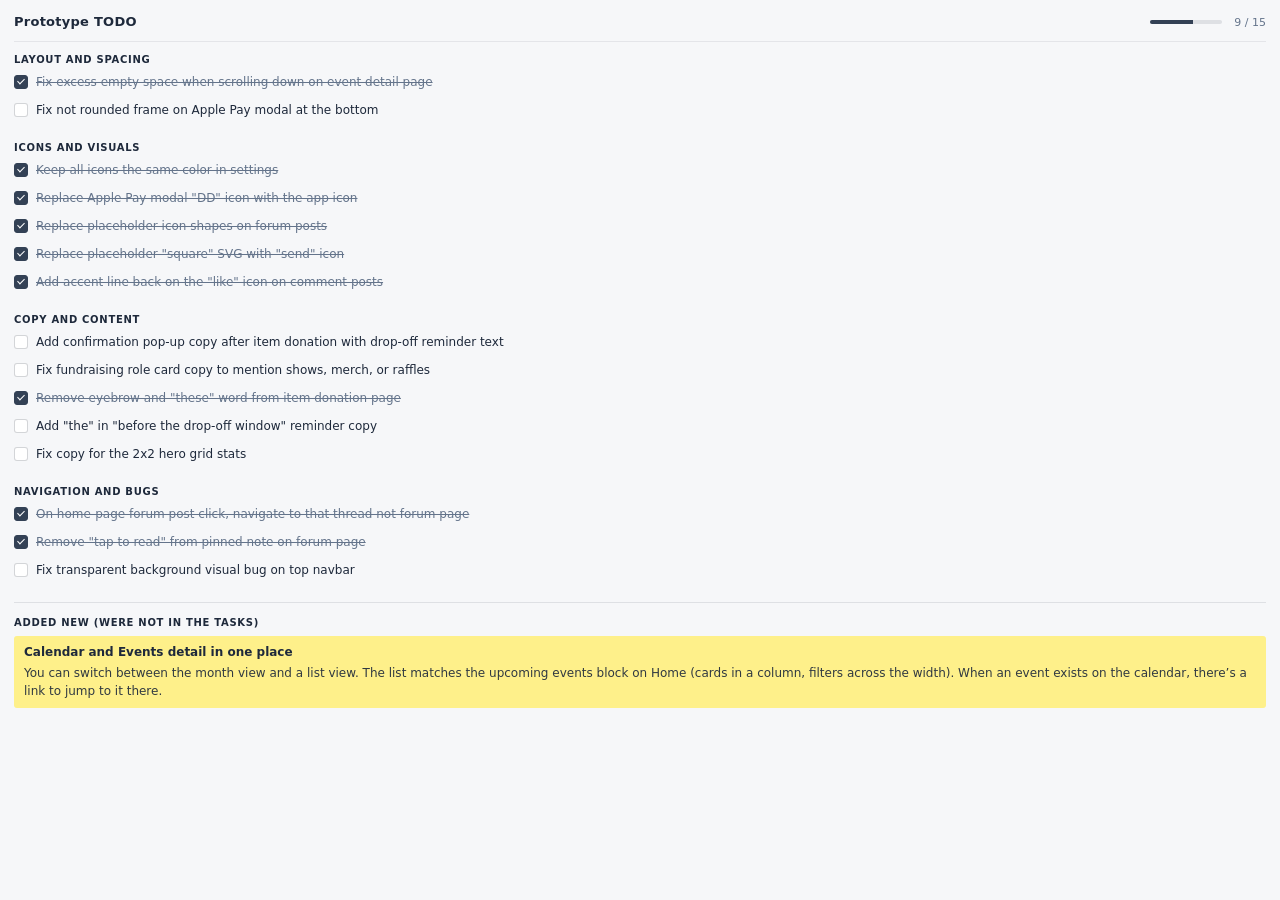
==== dev-todo-panel.html @ c9a20731 "v3-fixes work still in progress" ====
<!DOCTYPE html>
<html lang="en">
<head>
<meta charset="UTF-8">
<meta name="viewport" content="width=device-width, initial-scale=1.0">
<title>TODO</title>
<style>
  :root {
    --bg: #f6f7f9;
    --text-main: #1e293b;
    --text-muted: #64748b;
    --line: rgba(15, 23, 42, 0.18);
    --accent: #334155;
  }

  * {
    box-sizing: border-box;
  }

  html,
  body {
    margin: 0;
    height: 100%;
    background: var(--bg);
    color: var(--text-main);
    font-family: system-ui, -apple-system, BlinkMacSystemFont, "Segoe UI", sans-serif;
  }

  .todo-shell {
    height: 100%;
    overflow-y: auto;
    padding: 14px 14px 22px;
    scrollbar-width: thin;
    scrollbar-color: rgba(15, 23, 42, 0.2) transparent;
  }

  .todo-shell::-webkit-scrollbar {
    width: 5px;
  }

  .todo-shell::-webkit-scrollbar-thumb {
    background: rgba(15, 23, 42, 0.2);
    border-radius: 999px;
  }

  .todo-head {
    display: flex;
    align-items: center;
    justify-content: space-between;
    gap: 8px;
    margin-bottom: 12px;
    padding-bottom: 10px;
    border-bottom: 1px solid rgba(15, 23, 42, 0.08);
  }

  .todo-title {
    font-size: 13px;
    line-height: 1.3;
    margin: 0;
    font-weight: 700;
    letter-spacing: 0.02em;
    color: var(--text-main);
  }

  .todo-progress {
    display: flex;
    align-items: center;
    gap: 6px;
    flex-shrink: 0;
  }

  .todo-progress-track {
    width: 72px;
    height: 4px;
    border-radius: 999px;
    background: rgba(15, 23, 42, 0.1);
    overflow: hidden;
  }

  .todo-progress-fill {
    width: 0%;
    height: 100%;
    background: var(--accent);
    transition: width 180ms ease;
  }

  .todo-progress-text {
    font-size: 11px;
    line-height: 1;
    color: var(--text-muted);
    min-width: 38px;
    text-align: right;
    font-variant-numeric: tabular-nums;
  }

  .todo-group {
    margin-top: 0;
  }

  .todo-group + .todo-group {
    margin-top: 18px;
  }

  .todo-group-title {
    margin: 0 0 8px;
    color: var(--text-main);
    font-size: 10px;
    letter-spacing: 0.07em;
    text-transform: uppercase;
    font-weight: 700;
  }

  .todo-item {
    margin: 0;
    padding: 5px 0;
  }

  .todo-item:first-of-type {
    padding-top: 0;
  }

  .todo-row {
    display: grid;
    grid-template-columns: 14px 1fr;
    gap: 8px;
    align-items: start;
    cursor: pointer;
  }

  .todo-checkbox {
    appearance: none;
    -webkit-appearance: none;
    width: 14px;
    height: 14px;
    border-radius: 3px;
    border: 1px solid var(--line);
    background: #fff;
    margin: 2px 0 0;
    position: relative;
    cursor: pointer;
  }

  .todo-checkbox:checked {
    background: var(--accent);
    border-color: var(--accent);
  }

  .todo-checkbox:checked::after {
    content: "";
    position: absolute;
    left: 4px;
    top: 1px;
    width: 3px;
    height: 6px;
    border: solid #fff;
    border-width: 0 1.5px 1.5px 0;
    transform: rotate(45deg);
  }

  .todo-copy {
    margin: 0;
    font-size: 12px;
    line-height: 1.5;
    letter-spacing: 0;
    word-break: break-word;
    font-weight: 400;
  }

  .todo-item.done .todo-copy {
    color: var(--text-muted);
    text-decoration: line-through;
  }

  .marker-highlights-group {
    margin-top: 20px;
    padding-top: 14px;
    border-top: 1px solid rgba(15, 23, 42, 0.1);
  }

  .marker-highlights {
    margin: 0;
    padding: 0;
    list-style: none;
    display: flex;
    flex-direction: column;
    gap: 10px;
  }

  .marker-highlights li {
    margin: 0;
    padding: 8px 10px;
    border-radius: 3px;
    font-size: 12px;
    line-height: 1.5;
    letter-spacing: 0;
    color: var(--text-main);
    background: #fef08a;
    box-decoration-break: clone;
    -webkit-box-decoration-break: clone;
  }

  .marker-highlight-title {
    display: block;
    margin: 0 0 4px;
    font-size: 12px;
    font-weight: 700;
    line-height: 1.35;
    color: var(--text-main);
  }

  .marker-highlight-text {
    margin: 0;
    font-size: 12px;
    font-weight: 400;
    line-height: 1.5;
    color: rgba(30, 41, 59, 0.92);
  }
</style>
</head>
<body>
  <main class="todo-shell">
    <header class="todo-head">
      <h1 class="todo-title">Prototype TODO</h1>
      <div class="todo-progress">
        <div class="todo-progress-track" aria-hidden="true">
          <div class="todo-progress-fill" id="todo-progress-fill"></div>
        </div>
        <div class="todo-progress-text" id="todo-progress-text">0 / 0</div>
      </div>
    </header>

    <section class="todo-group">
      <h2 class="todo-group-title">Layout and spacing</h2>
      <article class="todo-item done">
        <label class="todo-row">
          <input class="todo-checkbox" type="checkbox" checked>
          <p class="todo-copy">Fix excess empty space when scrolling down on event detail page</p>
        </label>
      </article>
      <article class="todo-item">
        <label class="todo-row">
          <input class="todo-checkbox" type="checkbox">
          <p class="todo-copy">Fix not rounded frame on Apple Pay modal at the bottom</p>
        </label>
      </article>
    </section>

    <section class="todo-group">
      <h2 class="todo-group-title">Icons and visuals</h2>
      <article class="todo-item done">
        <label class="todo-row">
          <input class="todo-checkbox" type="checkbox" checked>
          <p class="todo-copy">Keep all icons the same color in settings</p>
        </label>
      </article>
      <article class="todo-item done">
        <label class="todo-row">
          <input class="todo-checkbox" type="checkbox" checked>
          <p class="todo-copy">Replace Apple Pay modal "DD" icon with the app icon</p>
        </label>
      </article>
      <article class="todo-item done">
        <label class="todo-row">
          <input class="todo-checkbox" type="checkbox" checked>
          <p class="todo-copy">Replace placeholder icon shapes on forum posts</p>
        </label>
      </article>
      <article class="todo-item done">
        <label class="todo-row">
          <input class="todo-checkbox" type="checkbox" checked>
          <p class="todo-copy">Replace placeholder "square" SVG with "send" icon</p>
        </label>
      </article>
      <article class="todo-item done">
        <label class="todo-row">
          <input class="todo-checkbox" type="checkbox" checked>
          <p class="todo-copy">Add accent line back on the "like" icon on comment posts</p>
        </label>
      </article>
    </section>

    <section class="todo-group">
      <h2 class="todo-group-title">Copy and content</h2>
      <article class="todo-item">
        <label class="todo-row">
          <input class="todo-checkbox" type="checkbox">
          <p class="todo-copy">Add confirmation pop-up copy after item donation with drop-off reminder text</p>
        </label>
      </article>
      <article class="todo-item">
        <label class="todo-row">
          <input class="todo-checkbox" type="checkbox">
          <p class="todo-copy">Fix fundraising role card copy to mention shows, merch, or raffles</p>
        </label>
      </article>
      <article class="todo-item done">
        <label class="todo-row">
          <input class="todo-checkbox" type="checkbox" checked>
          <p class="todo-copy">Remove eyebrow and "these" word from item donation page</p>
        </label>
      </article>
      <article class="todo-item">
        <label class="todo-row">
          <input class="todo-checkbox" type="checkbox">
          <p class="todo-copy">Add "the" in "before the drop-off window" reminder copy</p>
        </label>
      </article>
      <article class="todo-item">
        <label class="todo-row">
          <input class="todo-checkbox" type="checkbox">
          <p class="todo-copy">Fix copy for the 2x2 hero grid stats</p>
        </label>
      </article>
    </section>

    <section class="todo-group">
      <h2 class="todo-group-title">Navigation and bugs</h2>
      <article class="todo-item done">
        <label class="todo-row">
          <input class="todo-checkbox" type="checkbox" checked>
          <p class="todo-copy">On home-page forum post click, navigate to that thread not forum page</p>
        </label>
      </article>
      <article class="todo-item done">
        <label class="todo-row">
          <input class="todo-checkbox" type="checkbox" checked>
          <p class="todo-copy">Remove "tap to read" from pinned note on forum page</p>
        </label>
      </article>
      <article class="todo-item">
        <label class="todo-row">
          <input class="todo-checkbox" type="checkbox">
          <p class="todo-copy">Fix transparent background visual bug on top navbar</p>
        </label>
      </article>
    </section>

    <section class="todo-group marker-highlights-group">
      <h2 class="todo-group-title">Added new (were not in the tasks)</h2>
      <ul class="marker-highlights">
        <li>
          <span class="marker-highlight-title">Calendar and Events detail in one place</span>
          <p class="marker-highlight-text">You can switch between the month view and a list view. The list matches the upcoming events block on Home (cards in a column, filters across the width). When an event exists on the calendar, there’s a link to jump to it there.</p>
        </li>
      </ul>
    </section>
  </main>

<script>
  (function () {
    const STORAGE_KEY = "dev-todo-panel-checks-v1";
    const items = Array.from(document.querySelectorAll(".todo-item"));
    const boxes = Array.from(document.querySelectorAll(".todo-checkbox"));
    const fill = document.getElementById("todo-progress-fill");
    const text = document.getElementById("todo-progress-text");

    function loadSaved() {
      try {
        const raw = localStorage.getItem(STORAGE_KEY);
        if (!raw) return;
        const arr = JSON.parse(raw);
        if (!Array.isArray(arr)) return;
        boxes.forEach((box, i) => {
          if (typeof arr[i] === "boolean") box.checked = arr[i];
        });
      } catch (e) {}
    }

    function persist() {
      try {
        localStorage.setItem(
          STORAGE_KEY,
          JSON.stringify(boxes.map((b) => b.checked))
        );
      } catch (e) {}
    }

    function render() {
      const done = boxes.filter((box) => box.checked).length;
      const total = boxes.length;
      const pct = total ? (done / total) * 100 : 0;
      fill.style.width = pct + "%";
      text.textContent = done + " / " + total;

      items.forEach((item) => {
        const checkbox = item.querySelector(".todo-checkbox");
        item.classList.toggle("done", !!checkbox && checkbox.checked);
      });
    }

    loadSaved();
    render();

    boxes.forEach((box) => {
      box.addEventListener("change", () => {
        persist();
        render();
      });
    });
  })();
</script>
</body>
</html>
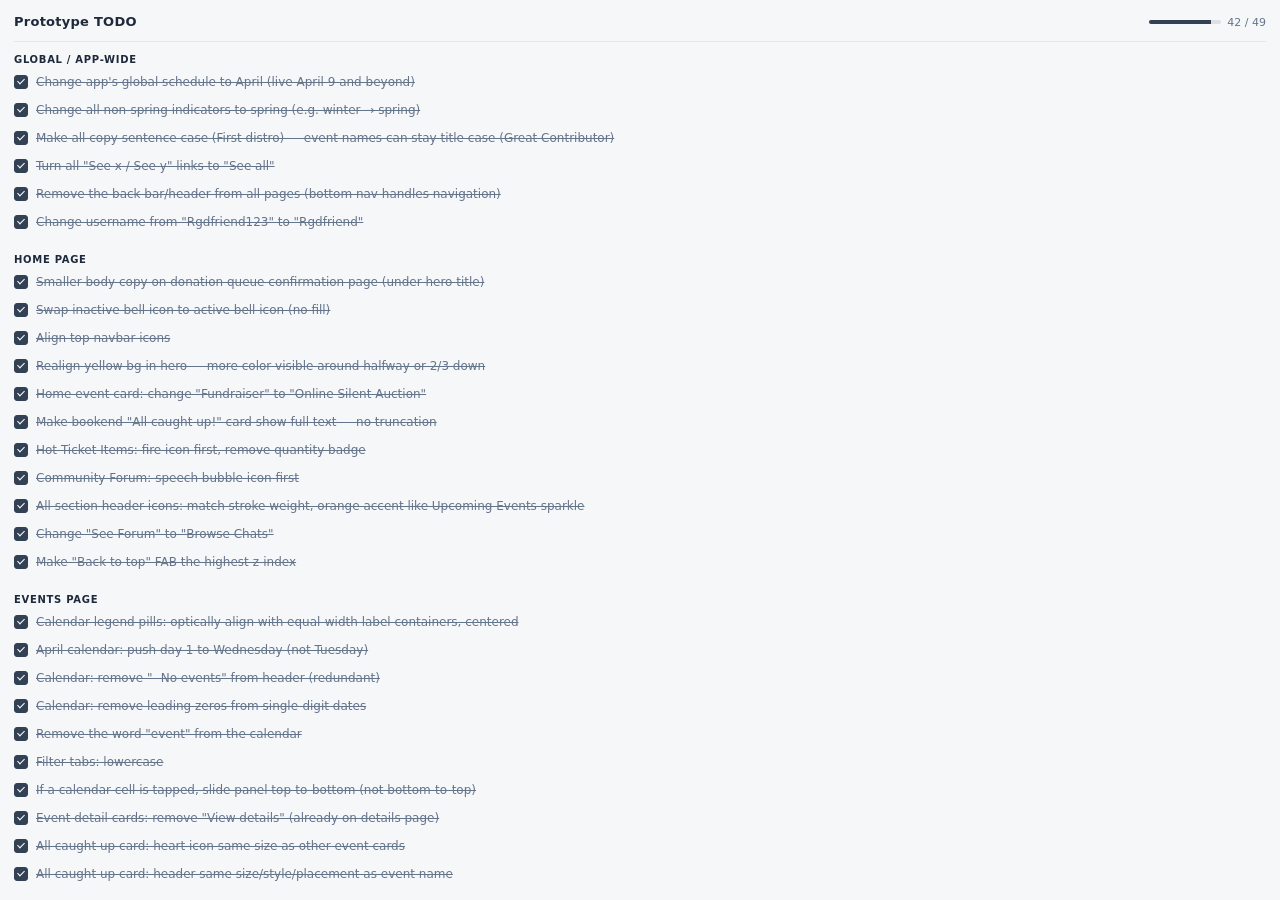
==== commit b80b3fa2: "v3" ====
--- a/dev-todo-panel.html
+++ b/dev-todo-panel.html
@@ -170,51 +170,6 @@
     color: var(--text-muted);
     text-decoration: line-through;
   }
-
-  .marker-highlights-group {
-    margin-top: 20px;
-    padding-top: 14px;
-    border-top: 1px solid rgba(15, 23, 42, 0.1);
-  }
-
-  .marker-highlights {
-    margin: 0;
-    padding: 0;
-    list-style: none;
-    display: flex;
-    flex-direction: column;
-    gap: 10px;
-  }
-
-  .marker-highlights li {
-    margin: 0;
-    padding: 8px 10px;
-    border-radius: 3px;
-    font-size: 12px;
-    line-height: 1.5;
-    letter-spacing: 0;
-    color: var(--text-main);
-    background: #fef08a;
-    box-decoration-break: clone;
-    -webkit-box-decoration-break: clone;
-  }
-
-  .marker-highlight-title {
-    display: block;
-    margin: 0 0 4px;
-    font-size: 12px;
-    font-weight: 700;
-    line-height: 1.35;
-    color: var(--text-main);
-  }
-
-  .marker-highlight-text {
-    margin: 0;
-    font-size: 12px;
-    font-weight: 400;
-    line-height: 1.5;
-    color: rgba(30, 41, 59, 0.92);
-  }
 </style>
 </head>
 <body>
@@ -230,125 +185,331 @@
     </header>
 
     <section class="todo-group">
-      <h2 class="todo-group-title">Layout and spacing</h2>
-      <article class="todo-item done">
-        <label class="todo-row">
-          <input class="todo-checkbox" type="checkbox" checked>
-          <p class="todo-copy">Fix excess empty space when scrolling down on event detail page</p>
-        </label>
-      </article>
-      <article class="todo-item">
-        <label class="todo-row">
-          <input class="todo-checkbox" type="checkbox">
-          <p class="todo-copy">Fix not rounded frame on Apple Pay modal at the bottom</p>
-        </label>
-      </article>
-    </section>
-
-    <section class="todo-group">
-      <h2 class="todo-group-title">Icons and visuals</h2>
-      <article class="todo-item done">
-        <label class="todo-row">
-          <input class="todo-checkbox" type="checkbox" checked>
-          <p class="todo-copy">Keep all icons the same color in settings</p>
-        </label>
-      </article>
-      <article class="todo-item done">
-        <label class="todo-row">
-          <input class="todo-checkbox" type="checkbox" checked>
-          <p class="todo-copy">Replace Apple Pay modal "DD" icon with the app icon</p>
-        </label>
-      </article>
-      <article class="todo-item done">
-        <label class="todo-row">
-          <input class="todo-checkbox" type="checkbox" checked>
-          <p class="todo-copy">Replace placeholder icon shapes on forum posts</p>
-        </label>
-      </article>
-      <article class="todo-item done">
-        <label class="todo-row">
-          <input class="todo-checkbox" type="checkbox" checked>
-          <p class="todo-copy">Replace placeholder "square" SVG with "send" icon</p>
-        </label>
-      </article>
-      <article class="todo-item done">
-        <label class="todo-row">
-          <input class="todo-checkbox" type="checkbox" checked>
-          <p class="todo-copy">Add accent line back on the "like" icon on comment posts</p>
-        </label>
-      </article>
-    </section>
-
-    <section class="todo-group">
-      <h2 class="todo-group-title">Copy and content</h2>
-      <article class="todo-item">
-        <label class="todo-row">
-          <input class="todo-checkbox" type="checkbox">
-          <p class="todo-copy">Add confirmation pop-up copy after item donation with drop-off reminder text</p>
-        </label>
-      </article>
-      <article class="todo-item">
-        <label class="todo-row">
-          <input class="todo-checkbox" type="checkbox">
-          <p class="todo-copy">Fix fundraising role card copy to mention shows, merch, or raffles</p>
-        </label>
-      </article>
-      <article class="todo-item done">
-        <label class="todo-row">
-          <input class="todo-checkbox" type="checkbox" checked>
-          <p class="todo-copy">Remove eyebrow and "these" word from item donation page</p>
-        </label>
-      </article>
-      <article class="todo-item">
-        <label class="todo-row">
-          <input class="todo-checkbox" type="checkbox">
-          <p class="todo-copy">Add "the" in "before the drop-off window" reminder copy</p>
-        </label>
-      </article>
-      <article class="todo-item">
-        <label class="todo-row">
-          <input class="todo-checkbox" type="checkbox">
-          <p class="todo-copy">Fix copy for the 2x2 hero grid stats</p>
-        </label>
-      </article>
-    </section>
-
-    <section class="todo-group">
-      <h2 class="todo-group-title">Navigation and bugs</h2>
-      <article class="todo-item done">
-        <label class="todo-row">
-          <input class="todo-checkbox" type="checkbox" checked>
-          <p class="todo-copy">On home-page forum post click, navigate to that thread not forum page</p>
-        </label>
-      </article>
-      <article class="todo-item done">
-        <label class="todo-row">
-          <input class="todo-checkbox" type="checkbox" checked>
-          <p class="todo-copy">Remove "tap to read" from pinned note on forum page</p>
-        </label>
-      </article>
-      <article class="todo-item">
-        <label class="todo-row">
-          <input class="todo-checkbox" type="checkbox">
-          <p class="todo-copy">Fix transparent background visual bug on top navbar</p>
-        </label>
-      </article>
-    </section>
-
-    <section class="todo-group marker-highlights-group">
-      <h2 class="todo-group-title">Added new (were not in the tasks)</h2>
-      <ul class="marker-highlights">
-        <li>
-          <span class="marker-highlight-title">Calendar and Events detail in one place</span>
-          <p class="marker-highlight-text">You can switch between the month view and a list view. The list matches the upcoming events block on Home (cards in a column, filters across the width). When an event exists on the calendar, there’s a link to jump to it there.</p>
-        </li>
-      </ul>
+      <h2 class="todo-group-title">Global / app-wide</h2>
+      <article class="todo-item">
+        <label class="todo-row">
+          <input class="todo-checkbox" type="checkbox" checked>
+          <p class="todo-copy">Change app's global schedule to April (live April 9 and beyond)</p>
+        </label>
+      </article>
+      <article class="todo-item">
+        <label class="todo-row">
+          <input class="todo-checkbox" type="checkbox" checked>
+          <p class="todo-copy">Change all non-spring indicators to spring (e.g. winter → spring)</p>
+        </label>
+      </article>
+      <article class="todo-item">
+        <label class="todo-row">
+          <input class="todo-checkbox" type="checkbox" checked>
+          <p class="todo-copy">Make all copy sentence case (First distro) — event names can stay title case (Great Contributor)</p>
+        </label>
+      </article>
+      <article class="todo-item">
+        <label class="todo-row">
+          <input class="todo-checkbox" type="checkbox" checked>
+          <p class="todo-copy">Turn all "See x / See y" links to "See all"</p>
+        </label>
+      </article>
+      <article class="todo-item">
+        <label class="todo-row">
+          <input class="todo-checkbox" type="checkbox" checked>
+          <p class="todo-copy">Remove the back bar/header from all pages (bottom nav handles navigation)</p>
+        </label>
+      </article>
+      <article class="todo-item">
+        <label class="todo-row">
+          <input class="todo-checkbox" type="checkbox" checked>
+          <p class="todo-copy">Change username from "Rgdfriend123" to "Rgdfriend"</p>
+        </label>
+      </article>
+    </section>
+
+    <section class="todo-group">
+      <h2 class="todo-group-title">Home page</h2>
+      <article class="todo-item">
+        <label class="todo-row">
+          <input class="todo-checkbox" type="checkbox" checked>
+          <p class="todo-copy">Smaller body copy on donation queue confirmation page (under hero title)</p>
+        </label>
+      </article>
+      <article class="todo-item">
+        <label class="todo-row">
+          <input class="todo-checkbox" type="checkbox" checked>
+          <p class="todo-copy">Swap inactive bell icon to active bell icon (no fill)</p>
+        </label>
+      </article>
+      <article class="todo-item">
+        <label class="todo-row">
+          <input class="todo-checkbox" type="checkbox" checked>
+          <p class="todo-copy">Align top navbar icons</p>
+        </label>
+      </article>
+      <article class="todo-item">
+        <label class="todo-row">
+          <input class="todo-checkbox" type="checkbox" checked>
+          <p class="todo-copy">Realign yellow bg in hero — more color visible around halfway or 2/3 down</p>
+        </label>
+      </article>
+      <article class="todo-item">
+        <label class="todo-row">
+          <input class="todo-checkbox" type="checkbox" checked>
+          <p class="todo-copy">Home event card: change "Fundraiser" to "Online Silent Auction"</p>
+        </label>
+      </article>
+      <article class="todo-item">
+        <label class="todo-row">
+          <input class="todo-checkbox" type="checkbox" checked>
+          <p class="todo-copy">Make bookend "All caught up!" card show full text — no truncation</p>
+        </label>
+      </article>
+      <article class="todo-item">
+        <label class="todo-row">
+          <input class="todo-checkbox" type="checkbox" checked>
+          <p class="todo-copy">Hot Ticket Items: fire icon first, remove quantity badge</p>
+        </label>
+      </article>
+      <article class="todo-item">
+        <label class="todo-row">
+          <input class="todo-checkbox" type="checkbox" checked>
+          <p class="todo-copy">Community Forum: speech bubble icon first</p>
+        </label>
+      </article>
+      <article class="todo-item">
+        <label class="todo-row">
+          <input class="todo-checkbox" type="checkbox" checked>
+          <p class="todo-copy">All section header icons: match stroke weight, orange accent like Upcoming Events sparkle</p>
+        </label>
+      </article>
+      <article class="todo-item">
+        <label class="todo-row">
+          <input class="todo-checkbox" type="checkbox" checked>
+          <p class="todo-copy">Change "See Forum" to "Browse Chats"</p>
+        </label>
+      </article>
+      <article class="todo-item">
+        <label class="todo-row">
+          <input class="todo-checkbox" type="checkbox" checked>
+          <p class="todo-copy">Make "Back to top" FAB the highest z-index</p>
+        </label>
+      </article>
+    </section>
+
+    <section class="todo-group">
+      <h2 class="todo-group-title">Events page</h2>
+      <article class="todo-item">
+        <label class="todo-row">
+          <input class="todo-checkbox" type="checkbox" checked>
+          <p class="todo-copy">Calendar legend pills: optically align with equal-width label containers, centered</p>
+        </label>
+      </article>
+      <article class="todo-item">
+        <label class="todo-row">
+          <input class="todo-checkbox" type="checkbox" checked>
+          <p class="todo-copy">April calendar: push day 1 to Wednesday (not Tuesday)</p>
+        </label>
+      </article>
+      <article class="todo-item">
+        <label class="todo-row">
+          <input class="todo-checkbox" type="checkbox" checked>
+          <p class="todo-copy">Calendar: remove "- No events" from header (redundant)</p>
+        </label>
+      </article>
+      <article class="todo-item">
+        <label class="todo-row">
+          <input class="todo-checkbox" type="checkbox" checked>
+          <p class="todo-copy">Calendar: remove leading zeros from single-digit dates</p>
+        </label>
+      </article>
+      <article class="todo-item">
+        <label class="todo-row">
+          <input class="todo-checkbox" type="checkbox" checked>
+          <p class="todo-copy">Remove the word "event" from the calendar</p>
+        </label>
+      </article>
+      <article class="todo-item">
+        <label class="todo-row">
+          <input class="todo-checkbox" type="checkbox" checked>
+          <p class="todo-copy">Filter tabs: lowercase</p>
+        </label>
+      </article>
+      <article class="todo-item">
+        <label class="todo-row">
+          <input class="todo-checkbox" type="checkbox" checked>
+          <p class="todo-copy">If a calendar cell is tapped, slide panel top-to-bottom (not bottom-to-top)</p>
+        </label>
+      </article>
+      <article class="todo-item">
+        <label class="todo-row">
+          <input class="todo-checkbox" type="checkbox" checked>
+          <p class="todo-copy">Event detail cards: remove "View details" (already on details page)</p>
+        </label>
+      </article>
+      <article class="todo-item">
+        <label class="todo-row">
+          <input class="todo-checkbox" type="checkbox" checked>
+          <p class="todo-copy">All caught up card: heart icon same size as other event cards</p>
+        </label>
+      </article>
+      <article class="todo-item">
+        <label class="todo-row">
+          <input class="todo-checkbox" type="checkbox" checked>
+          <p class="todo-copy">All caught up card: header same size/style/placement as event name</p>
+        </label>
+      </article>
+    </section>
+
+    <section class="todo-group">
+      <h2 class="todo-group-title">Community forum</h2>
+      <article class="todo-item">
+        <label class="todo-row">
+          <input class="todo-checkbox" type="checkbox">
+          <p class="todo-copy">Keep reply user profiles consistent — reuse the same people throughout</p>
+        </label>
+      </article>
+    </section>
+
+    <section class="todo-group">
+      <h2 class="todo-group-title">Items / donation page</h2>
+      <article class="todo-item">
+        <label class="todo-row">
+          <input class="todo-checkbox" type="checkbox" checked>
+          <p class="todo-copy">Horizontally align icons with text on item cards</p>
+        </label>
+      </article>
+      <article class="todo-item">
+        <label class="todo-row">
+          <input class="todo-checkbox" type="checkbox" checked>
+          <p class="todo-copy">Remove pill-format descriptors from item cards (e.g. "12x12…")</p>
+        </label>
+      </article>
+      <article class="todo-item">
+        <label class="todo-row">
+          <input class="todo-checkbox" type="checkbox" checked>
+          <p class="todo-copy">Vertically center-align text with icons; only shift if descriptor is present</p>
+        </label>
+      </article>
+      <article class="todo-item">
+        <label class="todo-row">
+          <input class="todo-checkbox" type="checkbox" checked>
+          <p class="todo-copy">Donation item icon states: default = stroke only; selected = filled with orange</p>
+        </label>
+      </article>
+      <article class="todo-item">
+        <label class="todo-row">
+          <input class="todo-checkbox" type="checkbox" checked>
+          <p class="todo-copy">Item donation page: right-align quantities, remove "Update" (auto-save), number typeable, fix layout shift on double digits (e.g. 100 batteries)</p>
+        </label>
+      </article>
+      <article class="todo-item">
+        <label class="todo-row">
+          <input class="todo-checkbox" type="checkbox">
+          <p class="todo-copy">Remove "Pairs Well" component</p>
+        </label>
+      </article>
+      <article class="todo-item">
+        <label class="todo-row">
+          <input class="todo-checkbox" type="checkbox" checked>
+          <p class="todo-copy">Checkout drawer: change "Donate more" to "Back to item list" primary button</p>
+        </label>
+      </article>
+    </section>
+
+    <section class="todo-group">
+      <h2 class="todo-group-title">Checkout drawer</h2>
+      <article class="todo-item">
+        <label class="todo-row">
+          <input class="todo-checkbox" type="checkbox" checked>
+          <p class="todo-copy">Quantity mechanism visible by default (no pencil icon)</p>
+        </label>
+      </article>
+      <article class="todo-item">
+        <label class="todo-row">
+          <input class="todo-checkbox" type="checkbox" checked>
+          <p class="todo-copy">Remove orange quantity badges</p>
+        </label>
+      </article>
+      <article class="todo-item">
+        <label class="todo-row">
+          <input class="todo-checkbox" type="checkbox" checked>
+          <p class="todo-copy">Remove Update CTA (auto-save)</p>
+        </label>
+      </article>
+      <article class="todo-item">
+        <label class="todo-row">
+          <input class="todo-checkbox" type="checkbox" checked>
+          <p class="todo-copy">Right-align quantity controls</p>
+        </label>
+      </article>
+      <article class="todo-item">
+        <label class="todo-row">
+          <input class="todo-checkbox" type="checkbox" checked>
+          <p class="todo-copy">Number input typeable and wide enough for "100" so –/+ don't shift</p>
+        </label>
+      </article>
+      <article class="todo-item">
+        <label class="todo-row">
+          <input class="todo-checkbox" type="checkbox" checked>
+          <p class="todo-copy">Drop-off cards: add open hours for Wildfire location</p>
+        </label>
+      </article>
+      <article class="todo-item">
+        <label class="todo-row">
+          <input class="todo-checkbox" type="checkbox" checked>
+          <p class="todo-copy">Drop-off cards: use accurate or non-stock-looking images with dark/navy scrim for consistency</p>
+        </label>
+      </article>
+      <article class="todo-item">
+        <label class="todo-row">
+          <input class="todo-checkbox" type="checkbox" checked>
+          <p class="todo-copy">Add "Upcoming Drive" as a drop-off option</p>
+        </label>
+      </article>
+      <article class="todo-item">
+        <label class="todo-row">
+          <input class="todo-checkbox" type="checkbox" checked>
+          <p class="todo-copy">"Drop-Off" → "drop-off" (lowercase)</p>
+        </label>
+      </article>
+    </section>
+
+    <section class="todo-group">
+      <h2 class="todo-group-title">Donation confirmation / queue</h2>
+      <article class="todo-item">
+        <label class="todo-row">
+          <input class="todo-checkbox" type="checkbox">
+          <p class="todo-copy">"Slide to donate" → "Slide to confirm"; match text style to buttons</p>
+        </label>
+      </article>
+      <article class="todo-item">
+        <label class="todo-row">
+          <input class="todo-checkbox" type="checkbox">
+          <p class="todo-copy">Hero description: "We appreciate your contribution. Come by during the drop-off window of your selected location or Drive event." (smaller font)</p>
+        </label>
+      </article>
+      <article class="todo-item">
+        <label class="todo-row">
+          <input class="todo-checkbox" type="checkbox">
+          <p class="todo-copy">"ur bringing" → "Your contribution"</p>
+        </label>
+      </article>
+      <article class="todo-item">
+        <label class="todo-row">
+          <input class="todo-checkbox" type="checkbox">
+          <p class="todo-copy">"Location" → "location" (lowercase)</p>
+        </label>
+      </article>
+      <article class="todo-item">
+        <label class="todo-row">
+          <input class="todo-checkbox" type="checkbox">
+          <p class="todo-copy">Confirmed icons: use home page icon as default, make bigger, add padding</p>
+        </label>
+      </article>
     </section>
   </main>
 
 <script>
   (function () {
-    const STORAGE_KEY = "dev-todo-panel-checks-v1";
+    const STORAGE_KEY = "dev-todo-panel-checks-v3";
     const items = Array.from(document.querySelectorAll(".todo-item"));
     const boxes = Array.from(document.querySelectorAll(".todo-checkbox"));
     const fill = document.getElementById("todo-progress-fill");
@@ -359,7 +520,7 @@
         const raw = localStorage.getItem(STORAGE_KEY);
         if (!raw) return;
         const arr = JSON.parse(raw);
-        if (!Array.isArray(arr)) return;
+        if (!Array.isArray(arr) || arr.length !== boxes.length) return;
         boxes.forEach((box, i) => {
           if (typeof arr[i] === "boolean") box.checked = arr[i];
         });
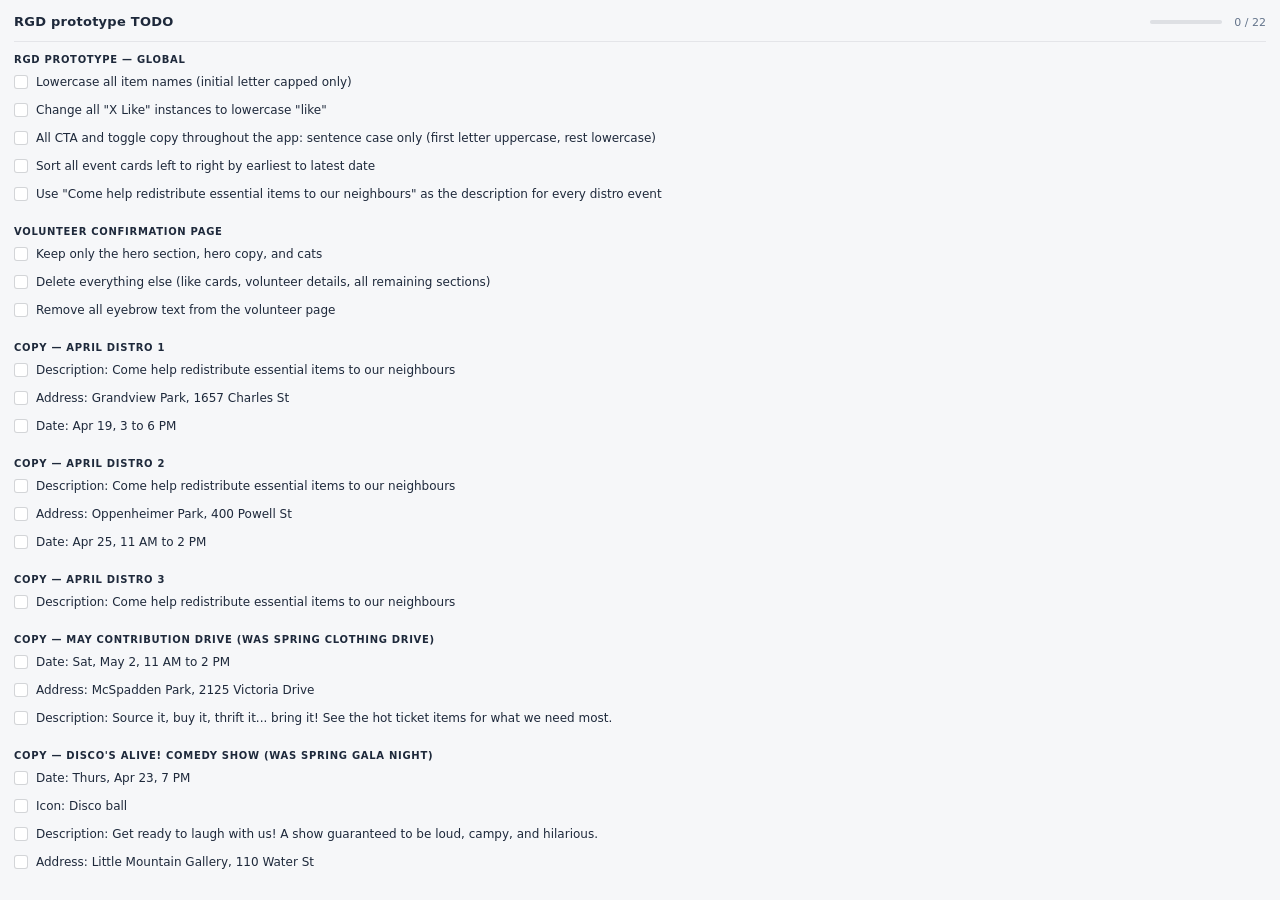
==== commit db059f50: "changes" ====
--- a/dev-todo-panel.html
+++ b/dev-todo-panel.html
@@ -175,7 +175,7 @@
 <body>
   <main class="todo-shell">
     <header class="todo-head">
-      <h1 class="todo-title">Prototype TODO</h1>
+      <h1 class="todo-title">RGD prototype TODO</h1>
       <div class="todo-progress">
         <div class="todo-progress-track" aria-hidden="true">
           <div class="todo-progress-fill" id="todo-progress-fill"></div>
@@ -185,323 +185,161 @@
     </header>
 
     <section class="todo-group">
-      <h2 class="todo-group-title">Global / app-wide</h2>
-      <article class="todo-item">
-        <label class="todo-row">
-          <input class="todo-checkbox" type="checkbox" checked>
-          <p class="todo-copy">Change app's global schedule to April (live April 9 and beyond)</p>
-        </label>
-      </article>
-      <article class="todo-item">
-        <label class="todo-row">
-          <input class="todo-checkbox" type="checkbox" checked>
-          <p class="todo-copy">Change all non-spring indicators to spring (e.g. winter → spring)</p>
-        </label>
-      </article>
-      <article class="todo-item">
-        <label class="todo-row">
-          <input class="todo-checkbox" type="checkbox" checked>
-          <p class="todo-copy">Make all copy sentence case (First distro) — event names can stay title case (Great Contributor)</p>
-        </label>
-      </article>
-      <article class="todo-item">
-        <label class="todo-row">
-          <input class="todo-checkbox" type="checkbox" checked>
-          <p class="todo-copy">Turn all "See x / See y" links to "See all"</p>
-        </label>
-      </article>
-      <article class="todo-item">
-        <label class="todo-row">
-          <input class="todo-checkbox" type="checkbox" checked>
-          <p class="todo-copy">Remove the back bar/header from all pages (bottom nav handles navigation)</p>
-        </label>
-      </article>
-      <article class="todo-item">
-        <label class="todo-row">
-          <input class="todo-checkbox" type="checkbox" checked>
-          <p class="todo-copy">Change username from "Rgdfriend123" to "Rgdfriend"</p>
-        </label>
-      </article>
-    </section>
-
-    <section class="todo-group">
-      <h2 class="todo-group-title">Home page</h2>
-      <article class="todo-item">
-        <label class="todo-row">
-          <input class="todo-checkbox" type="checkbox" checked>
-          <p class="todo-copy">Smaller body copy on donation queue confirmation page (under hero title)</p>
-        </label>
-      </article>
-      <article class="todo-item">
-        <label class="todo-row">
-          <input class="todo-checkbox" type="checkbox" checked>
-          <p class="todo-copy">Swap inactive bell icon to active bell icon (no fill)</p>
-        </label>
-      </article>
-      <article class="todo-item">
-        <label class="todo-row">
-          <input class="todo-checkbox" type="checkbox" checked>
-          <p class="todo-copy">Align top navbar icons</p>
-        </label>
-      </article>
-      <article class="todo-item">
-        <label class="todo-row">
-          <input class="todo-checkbox" type="checkbox" checked>
-          <p class="todo-copy">Realign yellow bg in hero — more color visible around halfway or 2/3 down</p>
-        </label>
-      </article>
-      <article class="todo-item">
-        <label class="todo-row">
-          <input class="todo-checkbox" type="checkbox" checked>
-          <p class="todo-copy">Home event card: change "Fundraiser" to "Online Silent Auction"</p>
-        </label>
-      </article>
-      <article class="todo-item">
-        <label class="todo-row">
-          <input class="todo-checkbox" type="checkbox" checked>
-          <p class="todo-copy">Make bookend "All caught up!" card show full text — no truncation</p>
-        </label>
-      </article>
-      <article class="todo-item">
-        <label class="todo-row">
-          <input class="todo-checkbox" type="checkbox" checked>
-          <p class="todo-copy">Hot Ticket Items: fire icon first, remove quantity badge</p>
-        </label>
-      </article>
-      <article class="todo-item">
-        <label class="todo-row">
-          <input class="todo-checkbox" type="checkbox" checked>
-          <p class="todo-copy">Community Forum: speech bubble icon first</p>
-        </label>
-      </article>
-      <article class="todo-item">
-        <label class="todo-row">
-          <input class="todo-checkbox" type="checkbox" checked>
-          <p class="todo-copy">All section header icons: match stroke weight, orange accent like Upcoming Events sparkle</p>
-        </label>
-      </article>
-      <article class="todo-item">
-        <label class="todo-row">
-          <input class="todo-checkbox" type="checkbox" checked>
-          <p class="todo-copy">Change "See Forum" to "Browse Chats"</p>
-        </label>
-      </article>
-      <article class="todo-item">
-        <label class="todo-row">
-          <input class="todo-checkbox" type="checkbox" checked>
-          <p class="todo-copy">Make "Back to top" FAB the highest z-index</p>
-        </label>
-      </article>
-    </section>
-
-    <section class="todo-group">
-      <h2 class="todo-group-title">Events page</h2>
-      <article class="todo-item">
-        <label class="todo-row">
-          <input class="todo-checkbox" type="checkbox" checked>
-          <p class="todo-copy">Calendar legend pills: optically align with equal-width label containers, centered</p>
-        </label>
-      </article>
-      <article class="todo-item">
-        <label class="todo-row">
-          <input class="todo-checkbox" type="checkbox" checked>
-          <p class="todo-copy">April calendar: push day 1 to Wednesday (not Tuesday)</p>
-        </label>
-      </article>
-      <article class="todo-item">
-        <label class="todo-row">
-          <input class="todo-checkbox" type="checkbox" checked>
-          <p class="todo-copy">Calendar: remove "- No events" from header (redundant)</p>
-        </label>
-      </article>
-      <article class="todo-item">
-        <label class="todo-row">
-          <input class="todo-checkbox" type="checkbox" checked>
-          <p class="todo-copy">Calendar: remove leading zeros from single-digit dates</p>
-        </label>
-      </article>
-      <article class="todo-item">
-        <label class="todo-row">
-          <input class="todo-checkbox" type="checkbox" checked>
-          <p class="todo-copy">Remove the word "event" from the calendar</p>
-        </label>
-      </article>
-      <article class="todo-item">
-        <label class="todo-row">
-          <input class="todo-checkbox" type="checkbox" checked>
-          <p class="todo-copy">Filter tabs: lowercase</p>
-        </label>
-      </article>
-      <article class="todo-item">
-        <label class="todo-row">
-          <input class="todo-checkbox" type="checkbox" checked>
-          <p class="todo-copy">If a calendar cell is tapped, slide panel top-to-bottom (not bottom-to-top)</p>
-        </label>
-      </article>
-      <article class="todo-item">
-        <label class="todo-row">
-          <input class="todo-checkbox" type="checkbox" checked>
-          <p class="todo-copy">Event detail cards: remove "View details" (already on details page)</p>
-        </label>
-      </article>
-      <article class="todo-item">
-        <label class="todo-row">
-          <input class="todo-checkbox" type="checkbox" checked>
-          <p class="todo-copy">All caught up card: heart icon same size as other event cards</p>
-        </label>
-      </article>
-      <article class="todo-item">
-        <label class="todo-row">
-          <input class="todo-checkbox" type="checkbox" checked>
-          <p class="todo-copy">All caught up card: header same size/style/placement as event name</p>
-        </label>
-      </article>
-    </section>
-
-    <section class="todo-group">
-      <h2 class="todo-group-title">Community forum</h2>
-      <article class="todo-item">
-        <label class="todo-row">
-          <input class="todo-checkbox" type="checkbox">
-          <p class="todo-copy">Keep reply user profiles consistent — reuse the same people throughout</p>
-        </label>
-      </article>
-    </section>
-
-    <section class="todo-group">
-      <h2 class="todo-group-title">Items / donation page</h2>
-      <article class="todo-item">
-        <label class="todo-row">
-          <input class="todo-checkbox" type="checkbox" checked>
-          <p class="todo-copy">Horizontally align icons with text on item cards</p>
-        </label>
-      </article>
-      <article class="todo-item">
-        <label class="todo-row">
-          <input class="todo-checkbox" type="checkbox" checked>
-          <p class="todo-copy">Remove pill-format descriptors from item cards (e.g. "12x12…")</p>
-        </label>
-      </article>
-      <article class="todo-item">
-        <label class="todo-row">
-          <input class="todo-checkbox" type="checkbox" checked>
-          <p class="todo-copy">Vertically center-align text with icons; only shift if descriptor is present</p>
-        </label>
-      </article>
-      <article class="todo-item">
-        <label class="todo-row">
-          <input class="todo-checkbox" type="checkbox" checked>
-          <p class="todo-copy">Donation item icon states: default = stroke only; selected = filled with orange</p>
-        </label>
-      </article>
-      <article class="todo-item">
-        <label class="todo-row">
-          <input class="todo-checkbox" type="checkbox" checked>
-          <p class="todo-copy">Item donation page: right-align quantities, remove "Update" (auto-save), number typeable, fix layout shift on double digits (e.g. 100 batteries)</p>
-        </label>
-      </article>
-      <article class="todo-item">
-        <label class="todo-row">
-          <input class="todo-checkbox" type="checkbox">
-          <p class="todo-copy">Remove "Pairs Well" component</p>
-        </label>
-      </article>
-      <article class="todo-item">
-        <label class="todo-row">
-          <input class="todo-checkbox" type="checkbox" checked>
-          <p class="todo-copy">Checkout drawer: change "Donate more" to "Back to item list" primary button</p>
-        </label>
-      </article>
-    </section>
-
-    <section class="todo-group">
-      <h2 class="todo-group-title">Checkout drawer</h2>
-      <article class="todo-item">
-        <label class="todo-row">
-          <input class="todo-checkbox" type="checkbox" checked>
-          <p class="todo-copy">Quantity mechanism visible by default (no pencil icon)</p>
-        </label>
-      </article>
-      <article class="todo-item">
-        <label class="todo-row">
-          <input class="todo-checkbox" type="checkbox" checked>
-          <p class="todo-copy">Remove orange quantity badges</p>
-        </label>
-      </article>
-      <article class="todo-item">
-        <label class="todo-row">
-          <input class="todo-checkbox" type="checkbox" checked>
-          <p class="todo-copy">Remove Update CTA (auto-save)</p>
-        </label>
-      </article>
-      <article class="todo-item">
-        <label class="todo-row">
-          <input class="todo-checkbox" type="checkbox" checked>
-          <p class="todo-copy">Right-align quantity controls</p>
-        </label>
-      </article>
-      <article class="todo-item">
-        <label class="todo-row">
-          <input class="todo-checkbox" type="checkbox" checked>
-          <p class="todo-copy">Number input typeable and wide enough for "100" so –/+ don't shift</p>
-        </label>
-      </article>
-      <article class="todo-item">
-        <label class="todo-row">
-          <input class="todo-checkbox" type="checkbox" checked>
-          <p class="todo-copy">Drop-off cards: add open hours for Wildfire location</p>
-        </label>
-      </article>
-      <article class="todo-item">
-        <label class="todo-row">
-          <input class="todo-checkbox" type="checkbox" checked>
-          <p class="todo-copy">Drop-off cards: use accurate or non-stock-looking images with dark/navy scrim for consistency</p>
-        </label>
-      </article>
-      <article class="todo-item">
-        <label class="todo-row">
-          <input class="todo-checkbox" type="checkbox" checked>
-          <p class="todo-copy">Add "Upcoming Drive" as a drop-off option</p>
-        </label>
-      </article>
-      <article class="todo-item">
-        <label class="todo-row">
-          <input class="todo-checkbox" type="checkbox" checked>
-          <p class="todo-copy">"Drop-Off" → "drop-off" (lowercase)</p>
-        </label>
-      </article>
-    </section>
-
-    <section class="todo-group">
-      <h2 class="todo-group-title">Donation confirmation / queue</h2>
-      <article class="todo-item">
-        <label class="todo-row">
-          <input class="todo-checkbox" type="checkbox">
-          <p class="todo-copy">"Slide to donate" → "Slide to confirm"; match text style to buttons</p>
-        </label>
-      </article>
-      <article class="todo-item">
-        <label class="todo-row">
-          <input class="todo-checkbox" type="checkbox">
-          <p class="todo-copy">Hero description: "We appreciate your contribution. Come by during the drop-off window of your selected location or Drive event." (smaller font)</p>
-        </label>
-      </article>
-      <article class="todo-item">
-        <label class="todo-row">
-          <input class="todo-checkbox" type="checkbox">
-          <p class="todo-copy">"ur bringing" → "Your contribution"</p>
-        </label>
-      </article>
-      <article class="todo-item">
-        <label class="todo-row">
-          <input class="todo-checkbox" type="checkbox">
-          <p class="todo-copy">"Location" → "location" (lowercase)</p>
-        </label>
-      </article>
-      <article class="todo-item">
-        <label class="todo-row">
-          <input class="todo-checkbox" type="checkbox">
-          <p class="todo-copy">Confirmed icons: use home page icon as default, make bigger, add padding</p>
+      <h2 class="todo-group-title">RGD prototype — Global</h2>
+      <article class="todo-item">
+        <label class="todo-row">
+          <input class="todo-checkbox" type="checkbox">
+          <p class="todo-copy">Lowercase all item names (initial letter capped only)</p>
+        </label>
+      </article>
+      <article class="todo-item">
+        <label class="todo-row">
+          <input class="todo-checkbox" type="checkbox">
+          <p class="todo-copy">Change all "X Like" instances to lowercase "like"</p>
+        </label>
+      </article>
+      <article class="todo-item">
+        <label class="todo-row">
+          <input class="todo-checkbox" type="checkbox">
+          <p class="todo-copy">All CTA and toggle copy throughout the app: sentence case only (first letter uppercase, rest lowercase)</p>
+        </label>
+      </article>
+      <article class="todo-item">
+        <label class="todo-row">
+          <input class="todo-checkbox" type="checkbox">
+          <p class="todo-copy">Sort all event cards left to right by earliest to latest date</p>
+        </label>
+      </article>
+      <article class="todo-item">
+        <label class="todo-row">
+          <input class="todo-checkbox" type="checkbox">
+          <p class="todo-copy">Use "Come help redistribute essential items to our neighbours" as the description for every distro event</p>
+        </label>
+      </article>
+    </section>
+
+    <section class="todo-group">
+      <h2 class="todo-group-title">Volunteer confirmation page</h2>
+      <article class="todo-item">
+        <label class="todo-row">
+          <input class="todo-checkbox" type="checkbox">
+          <p class="todo-copy">Keep only the hero section, hero copy, and cats</p>
+        </label>
+      </article>
+      <article class="todo-item">
+        <label class="todo-row">
+          <input class="todo-checkbox" type="checkbox">
+          <p class="todo-copy">Delete everything else (like cards, volunteer details, all remaining sections)</p>
+        </label>
+      </article>
+      <article class="todo-item">
+        <label class="todo-row">
+          <input class="todo-checkbox" type="checkbox">
+          <p class="todo-copy">Remove all eyebrow text from the volunteer page</p>
+        </label>
+      </article>
+    </section>
+
+    <section class="todo-group">
+      <h2 class="todo-group-title">Copy — April distro 1</h2>
+      <article class="todo-item">
+        <label class="todo-row">
+          <input class="todo-checkbox" type="checkbox">
+          <p class="todo-copy">Description: Come help redistribute essential items to our neighbours</p>
+        </label>
+      </article>
+      <article class="todo-item">
+        <label class="todo-row">
+          <input class="todo-checkbox" type="checkbox">
+          <p class="todo-copy">Address: Grandview Park, 1657 Charles St</p>
+        </label>
+      </article>
+      <article class="todo-item">
+        <label class="todo-row">
+          <input class="todo-checkbox" type="checkbox">
+          <p class="todo-copy">Date: Apr 19, 3 to 6 PM</p>
+        </label>
+      </article>
+    </section>
+
+    <section class="todo-group">
+      <h2 class="todo-group-title">Copy — April distro 2</h2>
+      <article class="todo-item">
+        <label class="todo-row">
+          <input class="todo-checkbox" type="checkbox">
+          <p class="todo-copy">Description: Come help redistribute essential items to our neighbours</p>
+        </label>
+      </article>
+      <article class="todo-item">
+        <label class="todo-row">
+          <input class="todo-checkbox" type="checkbox">
+          <p class="todo-copy">Address: Oppenheimer Park, 400 Powell St</p>
+        </label>
+      </article>
+      <article class="todo-item">
+        <label class="todo-row">
+          <input class="todo-checkbox" type="checkbox">
+          <p class="todo-copy">Date: Apr 25, 11 AM to 2 PM</p>
+        </label>
+      </article>
+    </section>
+
+    <section class="todo-group">
+      <h2 class="todo-group-title">Copy — April distro 3</h2>
+      <article class="todo-item">
+        <label class="todo-row">
+          <input class="todo-checkbox" type="checkbox">
+          <p class="todo-copy">Description: Come help redistribute essential items to our neighbours</p>
+        </label>
+      </article>
+    </section>
+
+    <section class="todo-group">
+      <h2 class="todo-group-title">Copy — May contribution drive (was Spring clothing drive)</h2>
+      <article class="todo-item">
+        <label class="todo-row">
+          <input class="todo-checkbox" type="checkbox">
+          <p class="todo-copy">Date: Sat, May 2, 11 AM to 2 PM</p>
+        </label>
+      </article>
+      <article class="todo-item">
+        <label class="todo-row">
+          <input class="todo-checkbox" type="checkbox">
+          <p class="todo-copy">Address: McSpadden Park, 2125 Victoria Drive</p>
+        </label>
+      </article>
+      <article class="todo-item">
+        <label class="todo-row">
+          <input class="todo-checkbox" type="checkbox">
+          <p class="todo-copy">Description: Source it, buy it, thrift it... bring it! See the hot ticket items for what we need most.</p>
+        </label>
+      </article>
+    </section>
+
+    <section class="todo-group">
+      <h2 class="todo-group-title">Copy — Disco's alive! Comedy show (was Spring gala night)</h2>
+      <article class="todo-item">
+        <label class="todo-row">
+          <input class="todo-checkbox" type="checkbox">
+          <p class="todo-copy">Date: Thurs, Apr 23, 7 PM</p>
+        </label>
+      </article>
+      <article class="todo-item">
+        <label class="todo-row">
+          <input class="todo-checkbox" type="checkbox">
+          <p class="todo-copy">Icon: Disco ball</p>
+        </label>
+      </article>
+      <article class="todo-item">
+        <label class="todo-row">
+          <input class="todo-checkbox" type="checkbox">
+          <p class="todo-copy">Description: Get ready to laugh with us! A show guaranteed to be loud, campy, and hilarious.</p>
+        </label>
+      </article>
+      <article class="todo-item">
+        <label class="todo-row">
+          <input class="todo-checkbox" type="checkbox">
+          <p class="todo-copy">Address: Little Mountain Gallery, 110 Water St</p>
         </label>
       </article>
     </section>
@@ -509,7 +347,7 @@
 
 <script>
   (function () {
-    const STORAGE_KEY = "dev-todo-panel-checks-v3";
+    const STORAGE_KEY = "dev-todo-panel-checks-v4";
     const items = Array.from(document.querySelectorAll(".todo-item"));
     const boxes = Array.from(document.querySelectorAll(".todo-checkbox"));
     const fill = document.getElementById("todo-progress-fill");
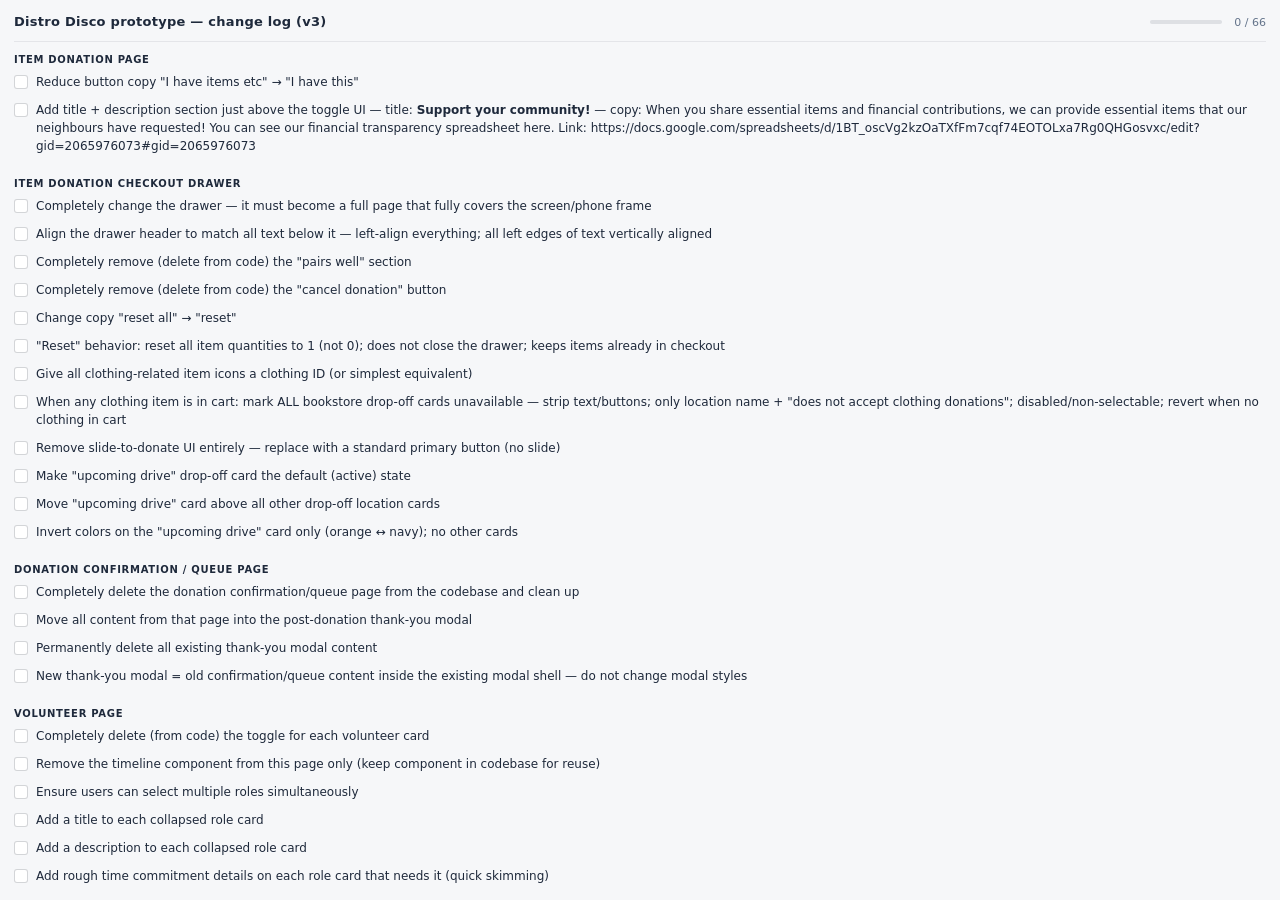
==== commit c53c7b48: "v4-changes" ====
--- a/dev-todo-panel.html
+++ b/dev-todo-panel.html
@@ -3,7 +3,7 @@
 <head>
 <meta charset="UTF-8">
 <meta name="viewport" content="width=device-width, initial-scale=1.0">
-<title>TODO</title>
+<title>Distro Disco prototype — change log (v3)</title>
 <style>
   :root {
     --bg: #f6f7f9;
@@ -175,7 +175,7 @@
 <body>
   <main class="todo-shell">
     <header class="todo-head">
-      <h1 class="todo-title">RGD prototype TODO</h1>
+      <h1 class="todo-title">Distro Disco prototype — change log (v3)</h1>
       <div class="todo-progress">
         <div class="todo-progress-track" aria-hidden="true">
           <div class="todo-progress-fill" id="todo-progress-fill"></div>
@@ -185,35 +185,161 @@
     </header>
 
     <section class="todo-group">
-      <h2 class="todo-group-title">RGD prototype — Global</h2>
-      <article class="todo-item">
-        <label class="todo-row">
-          <input class="todo-checkbox" type="checkbox">
-          <p class="todo-copy">Lowercase all item names (initial letter capped only)</p>
-        </label>
-      </article>
-      <article class="todo-item">
-        <label class="todo-row">
-          <input class="todo-checkbox" type="checkbox">
-          <p class="todo-copy">Change all "X Like" instances to lowercase "like"</p>
-        </label>
-      </article>
-      <article class="todo-item">
-        <label class="todo-row">
-          <input class="todo-checkbox" type="checkbox">
-          <p class="todo-copy">All CTA and toggle copy throughout the app: sentence case only (first letter uppercase, rest lowercase)</p>
-        </label>
-      </article>
-      <article class="todo-item">
-        <label class="todo-row">
-          <input class="todo-checkbox" type="checkbox">
-          <p class="todo-copy">Sort all event cards left to right by earliest to latest date</p>
-        </label>
-      </article>
-      <article class="todo-item">
-        <label class="todo-row">
-          <input class="todo-checkbox" type="checkbox">
-          <p class="todo-copy">Use "Come help redistribute essential items to our neighbours" as the description for every distro event</p>
+      <h2 class="todo-group-title">Item donation page</h2>
+      <article class="todo-item">
+        <label class="todo-row">
+          <input class="todo-checkbox" type="checkbox">
+          <p class="todo-copy">Reduce button copy &quot;I have items etc&quot; → &quot;I have this&quot;</p>
+        </label>
+      </article>
+      <article class="todo-item">
+        <label class="todo-row">
+          <input class="todo-checkbox" type="checkbox">
+          <p class="todo-copy">Add title + description section just above the toggle UI — title: <strong>Support your community!</strong> — copy: When you share essential items and financial contributions, we can provide essential items that our neighbours have requested! You can see our financial transparency spreadsheet here. Link: https://docs.google.com/spreadsheets/d/1BT_oscVg2kzOaTXfFm7cqf74EOTOLxa7Rg0QHGosvxc/edit?gid=2065976073#gid=2065976073</p>
+        </label>
+      </article>
+    </section>
+
+    <section class="todo-group">
+      <h2 class="todo-group-title">Item donation checkout drawer</h2>
+      <article class="todo-item">
+        <label class="todo-row">
+          <input class="todo-checkbox" type="checkbox">
+          <p class="todo-copy">Completely change the drawer — it must become a full page that fully covers the screen/phone frame</p>
+        </label>
+      </article>
+      <article class="todo-item">
+        <label class="todo-row">
+          <input class="todo-checkbox" type="checkbox">
+          <p class="todo-copy">Align the drawer header to match all text below it — left-align everything; all left edges of text vertically aligned</p>
+        </label>
+      </article>
+      <article class="todo-item">
+        <label class="todo-row">
+          <input class="todo-checkbox" type="checkbox">
+          <p class="todo-copy">Completely remove (delete from code) the &quot;pairs well&quot; section</p>
+        </label>
+      </article>
+      <article class="todo-item">
+        <label class="todo-row">
+          <input class="todo-checkbox" type="checkbox">
+          <p class="todo-copy">Completely remove (delete from code) the &quot;cancel donation&quot; button</p>
+        </label>
+      </article>
+      <article class="todo-item">
+        <label class="todo-row">
+          <input class="todo-checkbox" type="checkbox">
+          <p class="todo-copy">Change copy &quot;reset all&quot; → &quot;reset&quot;</p>
+        </label>
+      </article>
+      <article class="todo-item">
+        <label class="todo-row">
+          <input class="todo-checkbox" type="checkbox">
+          <p class="todo-copy">&quot;Reset&quot; behavior: reset all item quantities to 1 (not 0); does not close the drawer; keeps items already in checkout</p>
+        </label>
+      </article>
+      <article class="todo-item">
+        <label class="todo-row">
+          <input class="todo-checkbox" type="checkbox">
+          <p class="todo-copy">Give all clothing-related item icons a clothing ID (or simplest equivalent)</p>
+        </label>
+      </article>
+      <article class="todo-item">
+        <label class="todo-row">
+          <input class="todo-checkbox" type="checkbox">
+          <p class="todo-copy">When any clothing item is in cart: mark ALL bookstore drop-off cards unavailable — strip text/buttons; only location name + &quot;does not accept clothing donations&quot;; disabled/non-selectable; revert when no clothing in cart</p>
+        </label>
+      </article>
+      <article class="todo-item">
+        <label class="todo-row">
+          <input class="todo-checkbox" type="checkbox">
+          <p class="todo-copy">Remove slide-to-donate UI entirely — replace with a standard primary button (no slide)</p>
+        </label>
+      </article>
+      <article class="todo-item">
+        <label class="todo-row">
+          <input class="todo-checkbox" type="checkbox">
+          <p class="todo-copy">Make &quot;upcoming drive&quot; drop-off card the default (active) state</p>
+        </label>
+      </article>
+      <article class="todo-item">
+        <label class="todo-row">
+          <input class="todo-checkbox" type="checkbox">
+          <p class="todo-copy">Move &quot;upcoming drive&quot; card above all other drop-off location cards</p>
+        </label>
+      </article>
+      <article class="todo-item">
+        <label class="todo-row">
+          <input class="todo-checkbox" type="checkbox">
+          <p class="todo-copy">Invert colors on the &quot;upcoming drive&quot; card only (orange ↔ navy); no other cards</p>
+        </label>
+      </article>
+    </section>
+
+    <section class="todo-group">
+      <h2 class="todo-group-title">Donation confirmation / queue page</h2>
+      <article class="todo-item">
+        <label class="todo-row">
+          <input class="todo-checkbox" type="checkbox">
+          <p class="todo-copy">Completely delete the donation confirmation/queue page from the codebase and clean up</p>
+        </label>
+      </article>
+      <article class="todo-item">
+        <label class="todo-row">
+          <input class="todo-checkbox" type="checkbox">
+          <p class="todo-copy">Move all content from that page into the post-donation thank-you modal</p>
+        </label>
+      </article>
+      <article class="todo-item">
+        <label class="todo-row">
+          <input class="todo-checkbox" type="checkbox">
+          <p class="todo-copy">Permanently delete all existing thank-you modal content</p>
+        </label>
+      </article>
+      <article class="todo-item">
+        <label class="todo-row">
+          <input class="todo-checkbox" type="checkbox">
+          <p class="todo-copy">New thank-you modal = old confirmation/queue content inside the existing modal shell — do not change modal styles</p>
+        </label>
+      </article>
+    </section>
+
+    <section class="todo-group">
+      <h2 class="todo-group-title">Volunteer page</h2>
+      <article class="todo-item">
+        <label class="todo-row">
+          <input class="todo-checkbox" type="checkbox">
+          <p class="todo-copy">Completely delete (from code) the toggle for each volunteer card</p>
+        </label>
+      </article>
+      <article class="todo-item">
+        <label class="todo-row">
+          <input class="todo-checkbox" type="checkbox">
+          <p class="todo-copy">Remove the timeline component from this page only (keep component in codebase for reuse)</p>
+        </label>
+      </article>
+      <article class="todo-item">
+        <label class="todo-row">
+          <input class="todo-checkbox" type="checkbox">
+          <p class="todo-copy">Ensure users can select multiple roles simultaneously</p>
+        </label>
+      </article>
+      <article class="todo-item">
+        <label class="todo-row">
+          <input class="todo-checkbox" type="checkbox">
+          <p class="todo-copy">Add a title to each collapsed role card</p>
+        </label>
+      </article>
+      <article class="todo-item">
+        <label class="todo-row">
+          <input class="todo-checkbox" type="checkbox">
+          <p class="todo-copy">Add a description to each collapsed role card</p>
+        </label>
+      </article>
+      <article class="todo-item">
+        <label class="todo-row">
+          <input class="todo-checkbox" type="checkbox">
+          <p class="todo-copy">Add rough time commitment details on each role card that needs it (quick skimming)</p>
         </label>
       </article>
     </section>
@@ -223,123 +349,277 @@
       <article class="todo-item">
         <label class="todo-row">
           <input class="todo-checkbox" type="checkbox">
-          <p class="todo-copy">Keep only the hero section, hero copy, and cats</p>
-        </label>
-      </article>
-      <article class="todo-item">
-        <label class="todo-row">
-          <input class="todo-checkbox" type="checkbox">
-          <p class="todo-copy">Delete everything else (like cards, volunteer details, all remaining sections)</p>
-        </label>
-      </article>
-      <article class="todo-item">
-        <label class="todo-row">
-          <input class="todo-checkbox" type="checkbox">
-          <p class="todo-copy">Remove all eyebrow text from the volunteer page</p>
-        </label>
-      </article>
-    </section>
-
-    <section class="todo-group">
-      <h2 class="todo-group-title">Copy — April distro 1</h2>
-      <article class="todo-item">
-        <label class="todo-row">
-          <input class="todo-checkbox" type="checkbox">
-          <p class="todo-copy">Description: Come help redistribute essential items to our neighbours</p>
-        </label>
-      </article>
-      <article class="todo-item">
-        <label class="todo-row">
-          <input class="todo-checkbox" type="checkbox">
-          <p class="todo-copy">Address: Grandview Park, 1657 Charles St</p>
-        </label>
-      </article>
-      <article class="todo-item">
-        <label class="todo-row">
-          <input class="todo-checkbox" type="checkbox">
-          <p class="todo-copy">Date: Apr 19, 3 to 6 PM</p>
-        </label>
-      </article>
-    </section>
-
-    <section class="todo-group">
-      <h2 class="todo-group-title">Copy — April distro 2</h2>
-      <article class="todo-item">
-        <label class="todo-row">
-          <input class="todo-checkbox" type="checkbox">
-          <p class="todo-copy">Description: Come help redistribute essential items to our neighbours</p>
-        </label>
-      </article>
-      <article class="todo-item">
-        <label class="todo-row">
-          <input class="todo-checkbox" type="checkbox">
-          <p class="todo-copy">Address: Oppenheimer Park, 400 Powell St</p>
-        </label>
-      </article>
-      <article class="todo-item">
-        <label class="todo-row">
-          <input class="todo-checkbox" type="checkbox">
-          <p class="todo-copy">Date: Apr 25, 11 AM to 2 PM</p>
-        </label>
-      </article>
-    </section>
-
-    <section class="todo-group">
-      <h2 class="todo-group-title">Copy — April distro 3</h2>
-      <article class="todo-item">
-        <label class="todo-row">
-          <input class="todo-checkbox" type="checkbox">
-          <p class="todo-copy">Description: Come help redistribute essential items to our neighbours</p>
-        </label>
-      </article>
-    </section>
-
-    <section class="todo-group">
-      <h2 class="todo-group-title">Copy — May contribution drive (was Spring clothing drive)</h2>
-      <article class="todo-item">
-        <label class="todo-row">
-          <input class="todo-checkbox" type="checkbox">
-          <p class="todo-copy">Date: Sat, May 2, 11 AM to 2 PM</p>
-        </label>
-      </article>
-      <article class="todo-item">
-        <label class="todo-row">
-          <input class="todo-checkbox" type="checkbox">
-          <p class="todo-copy">Address: McSpadden Park, 2125 Victoria Drive</p>
-        </label>
-      </article>
-      <article class="todo-item">
-        <label class="todo-row">
-          <input class="todo-checkbox" type="checkbox">
-          <p class="todo-copy">Description: Source it, buy it, thrift it... bring it! See the hot ticket items for what we need most.</p>
-        </label>
-      </article>
-    </section>
-
-    <section class="todo-group">
-      <h2 class="todo-group-title">Copy — Disco's alive! Comedy show (was Spring gala night)</h2>
-      <article class="todo-item">
-        <label class="todo-row">
-          <input class="todo-checkbox" type="checkbox">
-          <p class="todo-copy">Date: Thurs, Apr 23, 7 PM</p>
-        </label>
-      </article>
-      <article class="todo-item">
-        <label class="todo-row">
-          <input class="todo-checkbox" type="checkbox">
-          <p class="todo-copy">Icon: Disco ball</p>
-        </label>
-      </article>
-      <article class="todo-item">
-        <label class="todo-row">
-          <input class="todo-checkbox" type="checkbox">
-          <p class="todo-copy">Description: Get ready to laugh with us! A show guaranteed to be loud, campy, and hilarious.</p>
-        </label>
-      </article>
-      <article class="todo-item">
-        <label class="todo-row">
-          <input class="todo-checkbox" type="checkbox">
-          <p class="todo-copy">Address: Little Mountain Gallery, 110 Water St</p>
+          <p class="todo-copy">Just below the &quot;DD will be in touch shortly&quot; copy, add a visual status bar</p>
+        </label>
+      </article>
+      <article class="todo-item">
+        <label class="todo-row">
+          <input class="todo-checkbox" type="checkbox">
+          <p class="todo-copy">Status bar must reuse the exact same timeline component from the volunteer page — do not create a new one</p>
+        </label>
+      </article>
+      <article class="todo-item">
+        <label class="todo-row">
+          <input class="todo-checkbox" type="checkbox">
+          <p class="todo-copy">Adjust that component here: smaller dots, colors, layout/sizing as needed; everything else unchanged</p>
+        </label>
+      </article>
+      <article class="todo-item">
+        <label class="todo-row">
+          <input class="todo-checkbox" type="checkbox">
+          <p class="todo-copy">Apply a green-pulse effect to one dot only on the status bar</p>
+        </label>
+      </article>
+      <article class="todo-item">
+        <label class="todo-row">
+          <input class="todo-checkbox" type="checkbox">
+          <p class="todo-copy">Ensure the status bar is fully responsive and does not break</p>
+        </label>
+      </article>
+    </section>
+
+    <section class="todo-group">
+      <h2 class="todo-group-title">Calendar page</h2>
+      <article class="todo-item">
+        <label class="todo-row">
+          <input class="todo-checkbox" type="checkbox">
+          <p class="todo-copy">Remove the &quot;+&quot; button entirely from code and clean up</p>
+        </label>
+      </article>
+      <article class="todo-item">
+        <label class="todo-row">
+          <input class="todo-checkbox" type="checkbox">
+          <p class="todo-copy">Remove the form attached to the &quot;+&quot; button entirely from code and clean up</p>
+        </label>
+      </article>
+      <article class="todo-item">
+        <label class="todo-row">
+          <input class="todo-checkbox" type="checkbox">
+          <p class="todo-copy">Impact modal: add &quot;x&quot; suffix to all numbers (e.g. 5 → 5x)</p>
+        </label>
+      </article>
+      <article class="todo-item">
+        <label class="todo-row">
+          <input class="todo-checkbox" type="checkbox">
+          <p class="todo-copy">Side-tab/drawer (impacts card): openable by tap AND by drag — both smooth</p>
+        </label>
+      </article>
+      <article class="todo-item">
+        <label class="todo-row">
+          <input class="todo-checkbox" type="checkbox">
+          <p class="todo-copy">Fix uneven padding inside the side-tab drawer tab</p>
+        </label>
+      </article>
+      <article class="todo-item">
+        <label class="todo-row">
+          <input class="todo-checkbox" type="checkbox">
+          <p class="todo-copy">Swap gift icon (bins/bus filled) for the newly attached bus icon</p>
+        </label>
+      </article>
+    </section>
+
+    <section class="todo-group">
+      <h2 class="todo-group-title">Money donation page</h2>
+      <article class="todo-item">
+        <label class="todo-row">
+          <input class="todo-checkbox" type="checkbox">
+          <p class="todo-copy">Remove all pages after the donate step (Apple Pay, money confirmation, etc.) from codebase and clean up</p>
+        </label>
+      </article>
+      <article class="todo-item">
+        <label class="todo-row">
+          <input class="todo-checkbox" type="checkbox">
+          <p class="todo-copy">Add background #FFEDD6 to the money section (amount + buttons below) — group them visually</p>
+        </label>
+      </article>
+      <article class="todo-item">
+        <label class="todo-row">
+          <input class="todo-checkbox" type="checkbox">
+          <p class="todo-copy">Change the donate button to a link opening https://ko-fi.com/distro_disco in a new tab</p>
+        </label>
+      </article>
+      <article class="todo-item">
+        <label class="todo-row">
+          <input class="todo-checkbox" type="checkbox">
+          <p class="todo-copy">Remove email protection — use DD&apos;s real email directly in code</p>
+        </label>
+      </article>
+      <article class="todo-item">
+        <label class="todo-row">
+          <input class="todo-checkbox" type="checkbox">
+          <p class="todo-copy">Change &quot;PayPal&quot; label → &quot;e-transfer&quot;</p>
+        </label>
+      </article>
+      <article class="todo-item">
+        <label class="todo-row">
+          <input class="todo-checkbox" type="checkbox">
+          <p class="todo-copy">Adjust money amount buttons to: $10, $20, $50, $100</p>
+        </label>
+      </article>
+      <article class="todo-item">
+        <label class="todo-row">
+          <input class="todo-checkbox" type="checkbox">
+          <p class="todo-copy">Under recent donations (left side): completely remove the vertical dashed line</p>
+        </label>
+      </article>
+      <article class="todo-item">
+        <label class="todo-row">
+          <input class="todo-checkbox" type="checkbox">
+          <p class="todo-copy">Add title + description above toggle (same positioning as item donation page) — title: <strong>Support your community!</strong> — same transparency spreadsheet copy/link as item page</p>
+        </label>
+      </article>
+    </section>
+
+    <section class="todo-group">
+      <h2 class="todo-group-title">Home page</h2>
+      <article class="todo-item">
+        <label class="todo-row">
+          <input class="todo-checkbox" type="checkbox">
+          <p class="todo-copy">Fix upcoming events cards so they fully overflow horizontally — padding on the frame blocks this; fix scoped to cards only</p>
+        </label>
+      </article>
+    </section>
+
+    <section class="todo-group">
+      <h2 class="todo-group-title">Home — donation management component</h2>
+      <article class="todo-item">
+        <label class="todo-row">
+          <input class="todo-checkbox" type="checkbox">
+          <p class="todo-copy">Separate collapsed drawers by drop-off location (e.g. &quot;X items dropping off at Crow&apos;s Bookstore&quot;) — one drawer per location, not combined by item type</p>
+        </label>
+      </article>
+      <article class="todo-item">
+        <label class="todo-row">
+          <input class="todo-checkbox" type="checkbox">
+          <p class="todo-copy">Remove &quot;private residence&quot; from prototype — replace with &quot;Spartacus Books&quot;</p>
+        </label>
+      </article>
+      <article class="todo-item">
+        <label class="todo-row">
+          <input class="todo-checkbox" type="checkbox">
+          <p class="todo-copy">Remove current pulse — replace with the same pulse as profile page near commitment cards (&quot;ur commitments&quot;)</p>
+        </label>
+      </article>
+      <article class="todo-item">
+        <label class="todo-row">
+          <input class="todo-checkbox" type="checkbox">
+          <p class="todo-copy">Slider chevron: single → double (&gt;&gt;)</p>
+        </label>
+      </article>
+      <article class="todo-item">
+        <label class="todo-row">
+          <input class="todo-checkbox" type="checkbox">
+          <p class="todo-copy">Slider copy style matches app body copy</p>
+        </label>
+      </article>
+      <article class="todo-item">
+        <label class="todo-row">
+          <input class="todo-checkbox" type="checkbox">
+          <p class="todo-copy">Item number badge: dynamic width so 1x / 10x / 100x never clip in the circle</p>
+        </label>
+      </article>
+      <article class="todo-item">
+        <label class="todo-row">
+          <input class="todo-checkbox" type="checkbox">
+          <p class="todo-copy">Slide button copy: &quot;slide to confirm dropoff&quot; → &quot;slide when u complete dropoff&quot;</p>
+        </label>
+      </article>
+      <article class="todo-item">
+        <label class="todo-row">
+          <input class="todo-checkbox" type="checkbox">
+          <p class="todo-copy">Icon rain: permanent rules — fixed global icon size (never scales with quantity); &lt;5 items = rain large same-size icons; ≥5 = rain exactly as many icons as items (50 items = 50 icons)</p>
+        </label>
+      </article>
+      <article class="todo-item">
+        <label class="todo-row">
+          <input class="todo-checkbox" type="checkbox">
+          <p class="todo-copy">Make items editable in management drawers — add &quot;edit&quot; link → back to checkout for those items only; after re-submit, home updates</p>
+        </label>
+      </article>
+      <article class="todo-item">
+        <label class="todo-row">
+          <input class="todo-checkbox" type="checkbox">
+          <p class="todo-copy">Remove &quot;Next: [address]&quot; from each drawer — keep only icon + drop-off location name</p>
+        </label>
+      </article>
+    </section>
+
+    <section class="todo-group">
+      <h2 class="todo-group-title">Profile page</h2>
+      <article class="todo-item">
+        <label class="todo-row">
+          <input class="todo-checkbox" type="checkbox">
+          <p class="todo-copy">Fix avatar-change page: bottom navbar overflowing and hiding it</p>
+        </label>
+      </article>
+      <article class="todo-item">
+        <label class="todo-row">
+          <input class="todo-checkbox" type="checkbox">
+          <p class="todo-copy">Convert avatar UI from overlay to bottom drawer</p>
+        </label>
+      </article>
+      <article class="todo-item">
+        <label class="todo-row">
+          <input class="todo-checkbox" type="checkbox">
+          <p class="todo-copy">Bottom drawer: just below profile section, full width, inside same container as profile — not a full-screen overlay</p>
+        </label>
+      </article>
+    </section>
+
+    <section class="todo-group">
+      <h2 class="todo-group-title">Global changes</h2>
+      <article class="todo-item">
+        <label class="todo-row">
+          <input class="todo-checkbox" type="checkbox">
+          <p class="todo-copy">Remove iPhone camera SVG shape from the frame SVG</p>
+        </label>
+      </article>
+      <article class="todo-item">
+        <label class="todo-row">
+          <input class="todo-checkbox" type="checkbox">
+          <p class="todo-copy">Desktop only — lock button: tap → fade to black, then wallpaper full-screen; tap screen or lock again to dismiss</p>
+        </label>
+      </article>
+      <article class="todo-item">
+        <label class="todo-row">
+          <input class="todo-checkbox" type="checkbox">
+          <p class="todo-copy">Update top navbar logo to new Figma version (orange fill — file to attach)</p>
+        </label>
+      </article>
+      <article class="todo-item">
+        <label class="todo-row">
+          <input class="todo-checkbox" type="checkbox">
+          <p class="todo-copy">Replace all bottom navbar icons with new ones — re-animate individually; do this last</p>
+        </label>
+      </article>
+      <article class="todo-item">
+        <label class="todo-row">
+          <input class="todo-checkbox" type="checkbox">
+          <p class="todo-copy">Raise z-index on team corner bubbles above the iPhone frame</p>
+        </label>
+      </article>
+      <article class="todo-item">
+        <label class="todo-row">
+          <input class="todo-checkbox" type="checkbox">
+          <p class="todo-copy">Replace every &quot;donate&quot; / &quot;donation&quot; with &quot;contribute&quot; / &quot;contribution&quot; app-wide (including bottom nav)</p>
+        </label>
+      </article>
+      <article class="todo-item">
+        <label class="todo-row">
+          <input class="todo-checkbox" type="checkbox">
+          <p class="todo-copy">Add back arrow (&lt;-) on every event detail page from &quot;view details&quot; — returns to wherever user came from</p>
+        </label>
+      </article>
+      <article class="todo-item">
+        <label class="todo-row">
+          <input class="todo-checkbox" type="checkbox">
+          <p class="todo-copy">Event detail page: delete everything below the map except CTA buttons — do not touch CTAs</p>
+        </label>
+      </article>
+      <article class="todo-item">
+        <label class="todo-row">
+          <input class="todo-checkbox" type="checkbox">
+          <p class="todo-copy">Replace Gaya Trial font → Gaya Full across the app</p>
         </label>
       </article>
     </section>
@@ -347,7 +627,7 @@
 
 <script>
   (function () {
-    const STORAGE_KEY = "dev-todo-panel-checks-v4";
+    const STORAGE_KEY = "dev-todo-panel-checks-v5";
     const items = Array.from(document.querySelectorAll(".todo-item"));
     const boxes = Array.from(document.querySelectorAll(".todo-checkbox"));
     const fill = document.getElementById("todo-progress-fill");
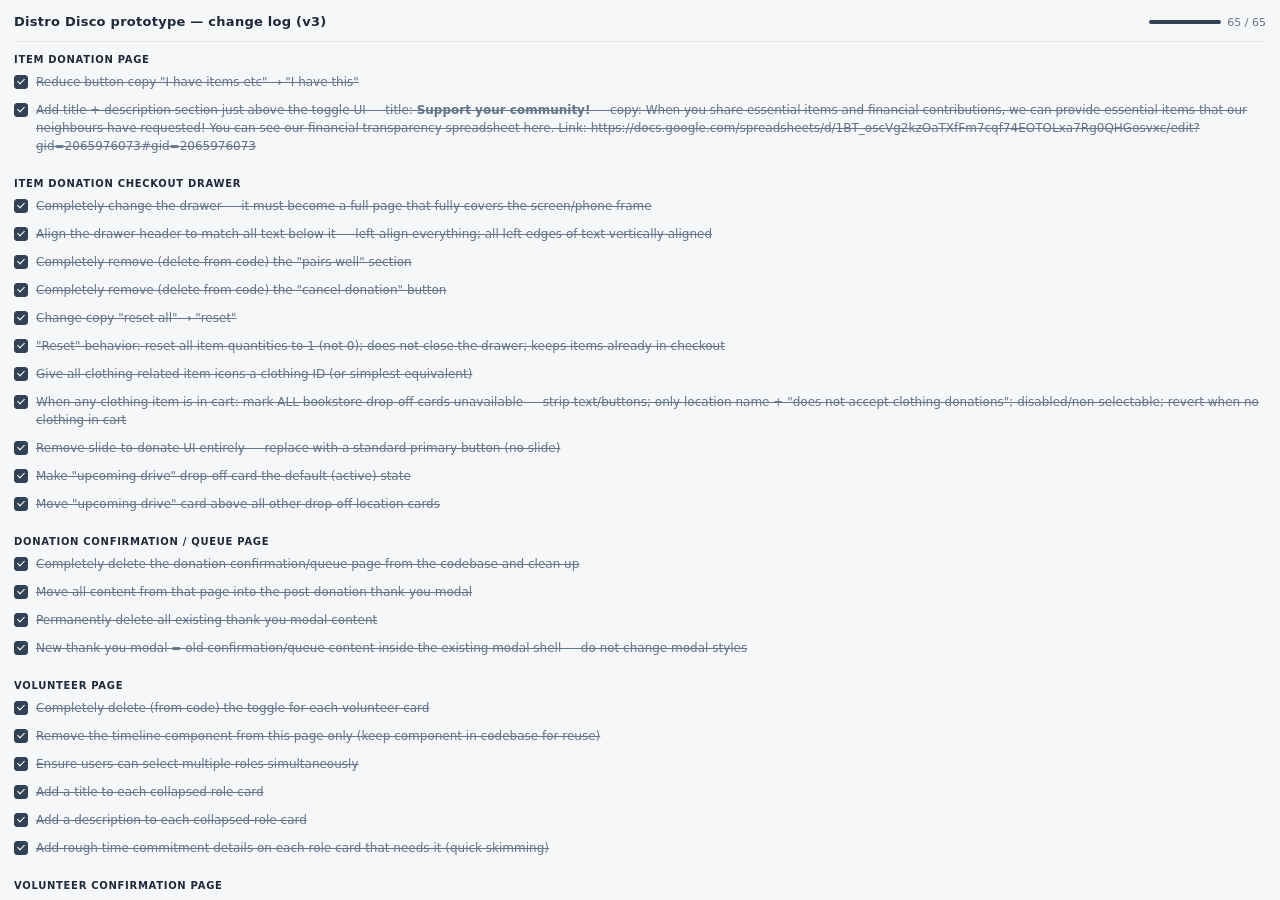
==== commit e16becbd: "v4-final" ====
--- a/dev-todo-panel.html
+++ b/dev-todo-panel.html
@@ -188,13 +188,13 @@
       <h2 class="todo-group-title">Item donation page</h2>
       <article class="todo-item">
         <label class="todo-row">
-          <input class="todo-checkbox" type="checkbox">
+          <input class="todo-checkbox" type="checkbox" checked>
           <p class="todo-copy">Reduce button copy &quot;I have items etc&quot; → &quot;I have this&quot;</p>
         </label>
       </article>
       <article class="todo-item">
         <label class="todo-row">
-          <input class="todo-checkbox" type="checkbox">
+          <input class="todo-checkbox" type="checkbox" checked>
           <p class="todo-copy">Add title + description section just above the toggle UI — title: <strong>Support your community!</strong> — copy: When you share essential items and financial contributions, we can provide essential items that our neighbours have requested! You can see our financial transparency spreadsheet here. Link: https://docs.google.com/spreadsheets/d/1BT_oscVg2kzOaTXfFm7cqf74EOTOLxa7Rg0QHGosvxc/edit?gid=2065976073#gid=2065976073</p>
         </label>
       </article>
@@ -204,101 +204,95 @@
       <h2 class="todo-group-title">Item donation checkout drawer</h2>
       <article class="todo-item">
         <label class="todo-row">
-          <input class="todo-checkbox" type="checkbox">
+          <input class="todo-checkbox" type="checkbox" checked>
           <p class="todo-copy">Completely change the drawer — it must become a full page that fully covers the screen/phone frame</p>
         </label>
       </article>
       <article class="todo-item">
         <label class="todo-row">
-          <input class="todo-checkbox" type="checkbox">
+          <input class="todo-checkbox" type="checkbox" checked>
           <p class="todo-copy">Align the drawer header to match all text below it — left-align everything; all left edges of text vertically aligned</p>
         </label>
       </article>
       <article class="todo-item">
         <label class="todo-row">
-          <input class="todo-checkbox" type="checkbox">
+          <input class="todo-checkbox" type="checkbox" checked>
           <p class="todo-copy">Completely remove (delete from code) the &quot;pairs well&quot; section</p>
         </label>
       </article>
       <article class="todo-item">
         <label class="todo-row">
-          <input class="todo-checkbox" type="checkbox">
+          <input class="todo-checkbox" type="checkbox" checked>
           <p class="todo-copy">Completely remove (delete from code) the &quot;cancel donation&quot; button</p>
         </label>
       </article>
       <article class="todo-item">
         <label class="todo-row">
-          <input class="todo-checkbox" type="checkbox">
+          <input class="todo-checkbox" type="checkbox" checked>
           <p class="todo-copy">Change copy &quot;reset all&quot; → &quot;reset&quot;</p>
         </label>
       </article>
       <article class="todo-item">
         <label class="todo-row">
-          <input class="todo-checkbox" type="checkbox">
+          <input class="todo-checkbox" type="checkbox" checked>
           <p class="todo-copy">&quot;Reset&quot; behavior: reset all item quantities to 1 (not 0); does not close the drawer; keeps items already in checkout</p>
         </label>
       </article>
       <article class="todo-item">
         <label class="todo-row">
-          <input class="todo-checkbox" type="checkbox">
+          <input class="todo-checkbox" type="checkbox" checked>
           <p class="todo-copy">Give all clothing-related item icons a clothing ID (or simplest equivalent)</p>
         </label>
       </article>
       <article class="todo-item">
         <label class="todo-row">
-          <input class="todo-checkbox" type="checkbox">
+          <input class="todo-checkbox" type="checkbox" checked>
           <p class="todo-copy">When any clothing item is in cart: mark ALL bookstore drop-off cards unavailable — strip text/buttons; only location name + &quot;does not accept clothing donations&quot;; disabled/non-selectable; revert when no clothing in cart</p>
         </label>
       </article>
       <article class="todo-item">
         <label class="todo-row">
-          <input class="todo-checkbox" type="checkbox">
+          <input class="todo-checkbox" type="checkbox" checked>
           <p class="todo-copy">Remove slide-to-donate UI entirely — replace with a standard primary button (no slide)</p>
         </label>
       </article>
       <article class="todo-item">
         <label class="todo-row">
-          <input class="todo-checkbox" type="checkbox">
+          <input class="todo-checkbox" type="checkbox" checked>
           <p class="todo-copy">Make &quot;upcoming drive&quot; drop-off card the default (active) state</p>
         </label>
       </article>
       <article class="todo-item">
         <label class="todo-row">
-          <input class="todo-checkbox" type="checkbox">
+          <input class="todo-checkbox" type="checkbox" checked>
           <p class="todo-copy">Move &quot;upcoming drive&quot; card above all other drop-off location cards</p>
         </label>
       </article>
-      <article class="todo-item">
-        <label class="todo-row">
-          <input class="todo-checkbox" type="checkbox">
-          <p class="todo-copy">Invert colors on the &quot;upcoming drive&quot; card only (orange ↔ navy); no other cards</p>
-        </label>
-      </article>
     </section>
 
     <section class="todo-group">
       <h2 class="todo-group-title">Donation confirmation / queue page</h2>
       <article class="todo-item">
         <label class="todo-row">
-          <input class="todo-checkbox" type="checkbox">
+          <input class="todo-checkbox" type="checkbox" checked>
           <p class="todo-copy">Completely delete the donation confirmation/queue page from the codebase and clean up</p>
         </label>
       </article>
       <article class="todo-item">
         <label class="todo-row">
-          <input class="todo-checkbox" type="checkbox">
+          <input class="todo-checkbox" type="checkbox" checked>
           <p class="todo-copy">Move all content from that page into the post-donation thank-you modal</p>
         </label>
       </article>
       <article class="todo-item">
         <label class="todo-row">
-          <input class="todo-checkbox" type="checkbox">
+          <input class="todo-checkbox" type="checkbox" checked>
           <p class="todo-copy">Permanently delete all existing thank-you modal content</p>
         </label>
       </article>
       <article class="todo-item">
         <label class="todo-row">
-          <input class="todo-checkbox" type="checkbox">
+          <input class="todo-checkbox" type="checkbox" checked>
           <p class="todo-copy">New thank-you modal = old confirmation/queue content inside the existing modal shell — do not change modal styles</p>
         </label>
       </article>
@@ -308,37 +302,37 @@
       <h2 class="todo-group-title">Volunteer page</h2>
       <article class="todo-item">
         <label class="todo-row">
-          <input class="todo-checkbox" type="checkbox">
+          <input class="todo-checkbox" type="checkbox" checked>
           <p class="todo-copy">Completely delete (from code) the toggle for each volunteer card</p>
         </label>
       </article>
       <article class="todo-item">
         <label class="todo-row">
-          <input class="todo-checkbox" type="checkbox">
+          <input class="todo-checkbox" type="checkbox" checked>
           <p class="todo-copy">Remove the timeline component from this page only (keep component in codebase for reuse)</p>
         </label>
       </article>
       <article class="todo-item">
         <label class="todo-row">
-          <input class="todo-checkbox" type="checkbox">
+          <input class="todo-checkbox" type="checkbox" checked>
           <p class="todo-copy">Ensure users can select multiple roles simultaneously</p>
         </label>
       </article>
       <article class="todo-item">
         <label class="todo-row">
-          <input class="todo-checkbox" type="checkbox">
+          <input class="todo-checkbox" type="checkbox" checked>
           <p class="todo-copy">Add a title to each collapsed role card</p>
         </label>
       </article>
       <article class="todo-item">
         <label class="todo-row">
-          <input class="todo-checkbox" type="checkbox">
+          <input class="todo-checkbox" type="checkbox" checked>
           <p class="todo-copy">Add a description to each collapsed role card</p>
         </label>
       </article>
       <article class="todo-item">
         <label class="todo-row">
-          <input class="todo-checkbox" type="checkbox">
+          <input class="todo-checkbox" type="checkbox" checked>
           <p class="todo-copy">Add rough time commitment details on each role card that needs it (quick skimming)</p>
         </label>
       </article>
@@ -348,31 +342,31 @@
       <h2 class="todo-group-title">Volunteer confirmation page</h2>
       <article class="todo-item">
         <label class="todo-row">
-          <input class="todo-checkbox" type="checkbox">
+          <input class="todo-checkbox" type="checkbox" checked>
           <p class="todo-copy">Just below the &quot;DD will be in touch shortly&quot; copy, add a visual status bar</p>
         </label>
       </article>
       <article class="todo-item">
         <label class="todo-row">
-          <input class="todo-checkbox" type="checkbox">
+          <input class="todo-checkbox" type="checkbox" checked>
           <p class="todo-copy">Status bar must reuse the exact same timeline component from the volunteer page — do not create a new one</p>
         </label>
       </article>
       <article class="todo-item">
         <label class="todo-row">
-          <input class="todo-checkbox" type="checkbox">
+          <input class="todo-checkbox" type="checkbox" checked>
           <p class="todo-copy">Adjust that component here: smaller dots, colors, layout/sizing as needed; everything else unchanged</p>
         </label>
       </article>
       <article class="todo-item">
         <label class="todo-row">
-          <input class="todo-checkbox" type="checkbox">
+          <input class="todo-checkbox" type="checkbox" checked>
           <p class="todo-copy">Apply a green-pulse effect to one dot only on the status bar</p>
         </label>
       </article>
       <article class="todo-item">
         <label class="todo-row">
-          <input class="todo-checkbox" type="checkbox">
+          <input class="todo-checkbox" type="checkbox" checked>
           <p class="todo-copy">Ensure the status bar is fully responsive and does not break</p>
         </label>
       </article>
@@ -382,37 +376,37 @@
       <h2 class="todo-group-title">Calendar page</h2>
       <article class="todo-item">
         <label class="todo-row">
-          <input class="todo-checkbox" type="checkbox">
+          <input class="todo-checkbox" type="checkbox" checked>
           <p class="todo-copy">Remove the &quot;+&quot; button entirely from code and clean up</p>
         </label>
       </article>
       <article class="todo-item">
         <label class="todo-row">
-          <input class="todo-checkbox" type="checkbox">
+          <input class="todo-checkbox" type="checkbox" checked>
           <p class="todo-copy">Remove the form attached to the &quot;+&quot; button entirely from code and clean up</p>
         </label>
       </article>
       <article class="todo-item">
         <label class="todo-row">
-          <input class="todo-checkbox" type="checkbox">
+          <input class="todo-checkbox" type="checkbox" checked>
           <p class="todo-copy">Impact modal: add &quot;x&quot; suffix to all numbers (e.g. 5 → 5x)</p>
         </label>
       </article>
       <article class="todo-item">
         <label class="todo-row">
-          <input class="todo-checkbox" type="checkbox">
+          <input class="todo-checkbox" type="checkbox" checked>
           <p class="todo-copy">Side-tab/drawer (impacts card): openable by tap AND by drag — both smooth</p>
         </label>
       </article>
       <article class="todo-item">
         <label class="todo-row">
-          <input class="todo-checkbox" type="checkbox">
+          <input class="todo-checkbox" type="checkbox" checked>
           <p class="todo-copy">Fix uneven padding inside the side-tab drawer tab</p>
         </label>
       </article>
       <article class="todo-item">
         <label class="todo-row">
-          <input class="todo-checkbox" type="checkbox">
+          <input class="todo-checkbox" type="checkbox" checked>
           <p class="todo-copy">Swap gift icon (bins/bus filled) for the newly attached bus icon</p>
         </label>
       </article>
@@ -422,49 +416,49 @@
       <h2 class="todo-group-title">Money donation page</h2>
       <article class="todo-item">
         <label class="todo-row">
-          <input class="todo-checkbox" type="checkbox">
+          <input class="todo-checkbox" type="checkbox" checked>
           <p class="todo-copy">Remove all pages after the donate step (Apple Pay, money confirmation, etc.) from codebase and clean up</p>
         </label>
       </article>
       <article class="todo-item">
         <label class="todo-row">
-          <input class="todo-checkbox" type="checkbox">
+          <input class="todo-checkbox" type="checkbox" checked>
           <p class="todo-copy">Add background #FFEDD6 to the money section (amount + buttons below) — group them visually</p>
         </label>
       </article>
       <article class="todo-item">
         <label class="todo-row">
-          <input class="todo-checkbox" type="checkbox">
+          <input class="todo-checkbox" type="checkbox" checked>
           <p class="todo-copy">Change the donate button to a link opening https://ko-fi.com/distro_disco in a new tab</p>
         </label>
       </article>
       <article class="todo-item">
         <label class="todo-row">
-          <input class="todo-checkbox" type="checkbox">
+          <input class="todo-checkbox" type="checkbox" checked>
           <p class="todo-copy">Remove email protection — use DD&apos;s real email directly in code</p>
         </label>
       </article>
       <article class="todo-item">
         <label class="todo-row">
-          <input class="todo-checkbox" type="checkbox">
+          <input class="todo-checkbox" type="checkbox" checked>
           <p class="todo-copy">Change &quot;PayPal&quot; label → &quot;e-transfer&quot;</p>
         </label>
       </article>
       <article class="todo-item">
         <label class="todo-row">
-          <input class="todo-checkbox" type="checkbox">
+          <input class="todo-checkbox" type="checkbox" checked>
           <p class="todo-copy">Adjust money amount buttons to: $10, $20, $50, $100</p>
         </label>
       </article>
       <article class="todo-item">
         <label class="todo-row">
-          <input class="todo-checkbox" type="checkbox">
+          <input class="todo-checkbox" type="checkbox" checked>
           <p class="todo-copy">Under recent donations (left side): completely remove the vertical dashed line</p>
         </label>
       </article>
       <article class="todo-item">
         <label class="todo-row">
-          <input class="todo-checkbox" type="checkbox">
+          <input class="todo-checkbox" type="checkbox" checked>
           <p class="todo-copy">Add title + description above toggle (same positioning as item donation page) — title: <strong>Support your community!</strong> — same transparency spreadsheet copy/link as item page</p>
         </label>
       </article>
@@ -474,7 +468,7 @@
       <h2 class="todo-group-title">Home page</h2>
       <article class="todo-item">
         <label class="todo-row">
-          <input class="todo-checkbox" type="checkbox">
+          <input class="todo-checkbox" type="checkbox" checked>
           <p class="todo-copy">Fix upcoming events cards so they fully overflow horizontally — padding on the frame blocks this; fix scoped to cards only</p>
         </label>
       </article>
@@ -484,61 +478,61 @@
       <h2 class="todo-group-title">Home — donation management component</h2>
       <article class="todo-item">
         <label class="todo-row">
-          <input class="todo-checkbox" type="checkbox">
+          <input class="todo-checkbox" type="checkbox" checked>
           <p class="todo-copy">Separate collapsed drawers by drop-off location (e.g. &quot;X items dropping off at Crow&apos;s Bookstore&quot;) — one drawer per location, not combined by item type</p>
         </label>
       </article>
       <article class="todo-item">
         <label class="todo-row">
-          <input class="todo-checkbox" type="checkbox">
+          <input class="todo-checkbox" type="checkbox" checked>
           <p class="todo-copy">Remove &quot;private residence&quot; from prototype — replace with &quot;Spartacus Books&quot;</p>
         </label>
       </article>
       <article class="todo-item">
         <label class="todo-row">
-          <input class="todo-checkbox" type="checkbox">
+          <input class="todo-checkbox" type="checkbox" checked>
           <p class="todo-copy">Remove current pulse — replace with the same pulse as profile page near commitment cards (&quot;ur commitments&quot;)</p>
         </label>
       </article>
       <article class="todo-item">
         <label class="todo-row">
-          <input class="todo-checkbox" type="checkbox">
+          <input class="todo-checkbox" type="checkbox" checked>
           <p class="todo-copy">Slider chevron: single → double (&gt;&gt;)</p>
         </label>
       </article>
       <article class="todo-item">
         <label class="todo-row">
-          <input class="todo-checkbox" type="checkbox">
+          <input class="todo-checkbox" type="checkbox" checked>
           <p class="todo-copy">Slider copy style matches app body copy</p>
         </label>
       </article>
       <article class="todo-item">
         <label class="todo-row">
-          <input class="todo-checkbox" type="checkbox">
+          <input class="todo-checkbox" type="checkbox" checked>
           <p class="todo-copy">Item number badge: dynamic width so 1x / 10x / 100x never clip in the circle</p>
         </label>
       </article>
       <article class="todo-item">
         <label class="todo-row">
-          <input class="todo-checkbox" type="checkbox">
+          <input class="todo-checkbox" type="checkbox" checked>
           <p class="todo-copy">Slide button copy: &quot;slide to confirm dropoff&quot; → &quot;slide when u complete dropoff&quot;</p>
         </label>
       </article>
       <article class="todo-item">
         <label class="todo-row">
-          <input class="todo-checkbox" type="checkbox">
+          <input class="todo-checkbox" type="checkbox" checked>
           <p class="todo-copy">Icon rain: permanent rules — fixed global icon size (never scales with quantity); &lt;5 items = rain large same-size icons; ≥5 = rain exactly as many icons as items (50 items = 50 icons)</p>
         </label>
       </article>
       <article class="todo-item">
         <label class="todo-row">
-          <input class="todo-checkbox" type="checkbox">
+          <input class="todo-checkbox" type="checkbox" checked>
           <p class="todo-copy">Make items editable in management drawers — add &quot;edit&quot; link → back to checkout for those items only; after re-submit, home updates</p>
         </label>
       </article>
       <article class="todo-item">
         <label class="todo-row">
-          <input class="todo-checkbox" type="checkbox">
+          <input class="todo-checkbox" type="checkbox" checked>
           <p class="todo-copy">Remove &quot;Next: [address]&quot; from each drawer — keep only icon + drop-off location name</p>
         </label>
       </article>
@@ -548,19 +542,19 @@
       <h2 class="todo-group-title">Profile page</h2>
       <article class="todo-item">
         <label class="todo-row">
-          <input class="todo-checkbox" type="checkbox">
+          <input class="todo-checkbox" type="checkbox" checked>
           <p class="todo-copy">Fix avatar-change page: bottom navbar overflowing and hiding it</p>
         </label>
       </article>
       <article class="todo-item">
         <label class="todo-row">
-          <input class="todo-checkbox" type="checkbox">
+          <input class="todo-checkbox" type="checkbox" checked>
           <p class="todo-copy">Convert avatar UI from overlay to bottom drawer</p>
         </label>
       </article>
       <article class="todo-item">
         <label class="todo-row">
-          <input class="todo-checkbox" type="checkbox">
+          <input class="todo-checkbox" type="checkbox" checked>
           <p class="todo-copy">Bottom drawer: just below profile section, full width, inside same container as profile — not a full-screen overlay</p>
         </label>
       </article>
@@ -570,55 +564,55 @@
       <h2 class="todo-group-title">Global changes</h2>
       <article class="todo-item">
         <label class="todo-row">
-          <input class="todo-checkbox" type="checkbox">
+          <input class="todo-checkbox" type="checkbox" checked>
           <p class="todo-copy">Remove iPhone camera SVG shape from the frame SVG</p>
         </label>
       </article>
       <article class="todo-item">
         <label class="todo-row">
-          <input class="todo-checkbox" type="checkbox">
+          <input class="todo-checkbox" type="checkbox" checked>
           <p class="todo-copy">Desktop only — lock button: tap → fade to black, then wallpaper full-screen; tap screen or lock again to dismiss</p>
         </label>
       </article>
       <article class="todo-item">
         <label class="todo-row">
-          <input class="todo-checkbox" type="checkbox">
+          <input class="todo-checkbox" type="checkbox" checked>
           <p class="todo-copy">Update top navbar logo to new Figma version (orange fill — file to attach)</p>
         </label>
       </article>
       <article class="todo-item">
         <label class="todo-row">
-          <input class="todo-checkbox" type="checkbox">
+          <input class="todo-checkbox" type="checkbox" checked>
           <p class="todo-copy">Replace all bottom navbar icons with new ones — re-animate individually; do this last</p>
         </label>
       </article>
       <article class="todo-item">
         <label class="todo-row">
-          <input class="todo-checkbox" type="checkbox">
+          <input class="todo-checkbox" type="checkbox" checked>
           <p class="todo-copy">Raise z-index on team corner bubbles above the iPhone frame</p>
         </label>
       </article>
       <article class="todo-item">
         <label class="todo-row">
-          <input class="todo-checkbox" type="checkbox">
+          <input class="todo-checkbox" type="checkbox" checked>
           <p class="todo-copy">Replace every &quot;donate&quot; / &quot;donation&quot; with &quot;contribute&quot; / &quot;contribution&quot; app-wide (including bottom nav)</p>
         </label>
       </article>
       <article class="todo-item">
         <label class="todo-row">
-          <input class="todo-checkbox" type="checkbox">
+          <input class="todo-checkbox" type="checkbox" checked>
           <p class="todo-copy">Add back arrow (&lt;-) on every event detail page from &quot;view details&quot; — returns to wherever user came from</p>
         </label>
       </article>
       <article class="todo-item">
         <label class="todo-row">
-          <input class="todo-checkbox" type="checkbox">
+          <input class="todo-checkbox" type="checkbox" checked>
           <p class="todo-copy">Event detail page: delete everything below the map except CTA buttons — do not touch CTAs</p>
         </label>
       </article>
       <article class="todo-item">
         <label class="todo-row">
-          <input class="todo-checkbox" type="checkbox">
+          <input class="todo-checkbox" type="checkbox" checked>
           <p class="todo-copy">Replace Gaya Trial font → Gaya Full across the app</p>
         </label>
       </article>
@@ -627,7 +621,7 @@
 
 <script>
   (function () {
-    const STORAGE_KEY = "dev-todo-panel-checks-v5";
+    const STORAGE_KEY = "dev-todo-panel-checks-v6";
     const items = Array.from(document.querySelectorAll(".todo-item"));
     const boxes = Array.from(document.querySelectorAll(".todo-checkbox"));
     const fill = document.getElementById("todo-progress-fill");
